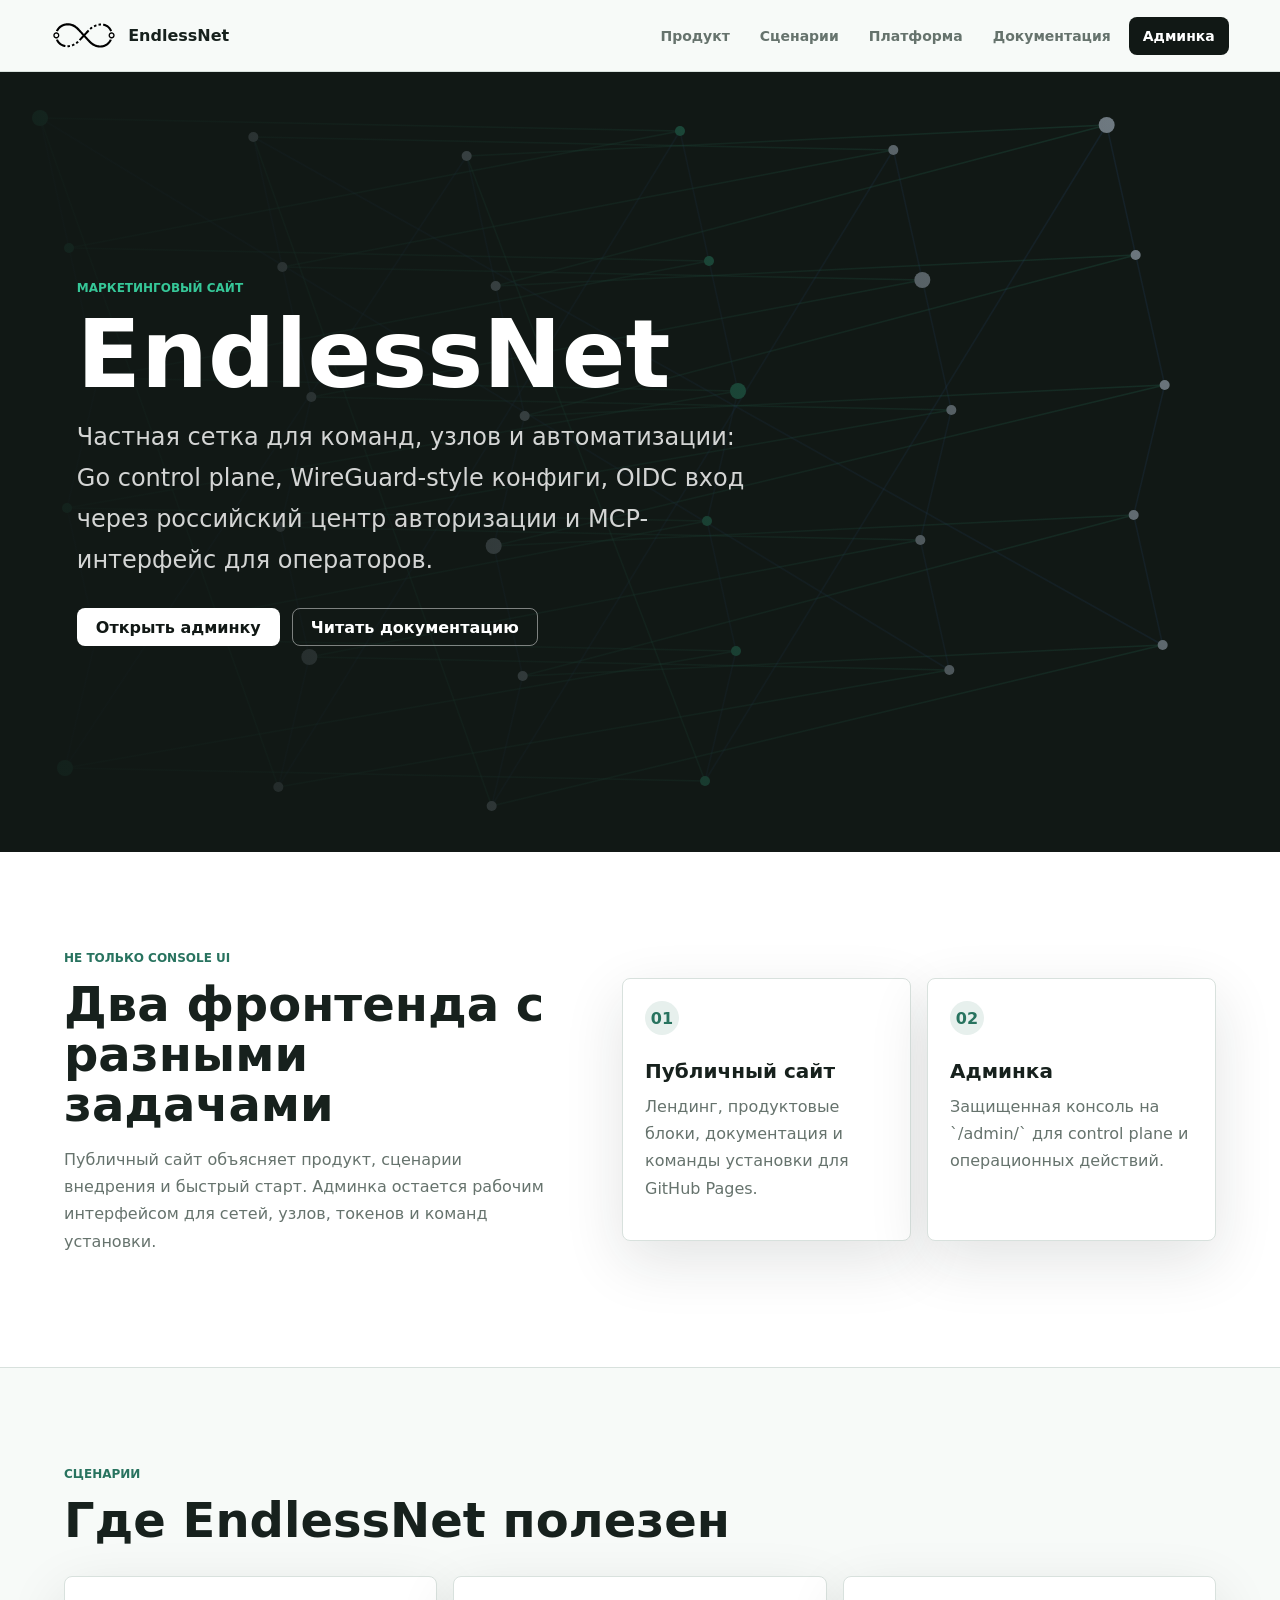
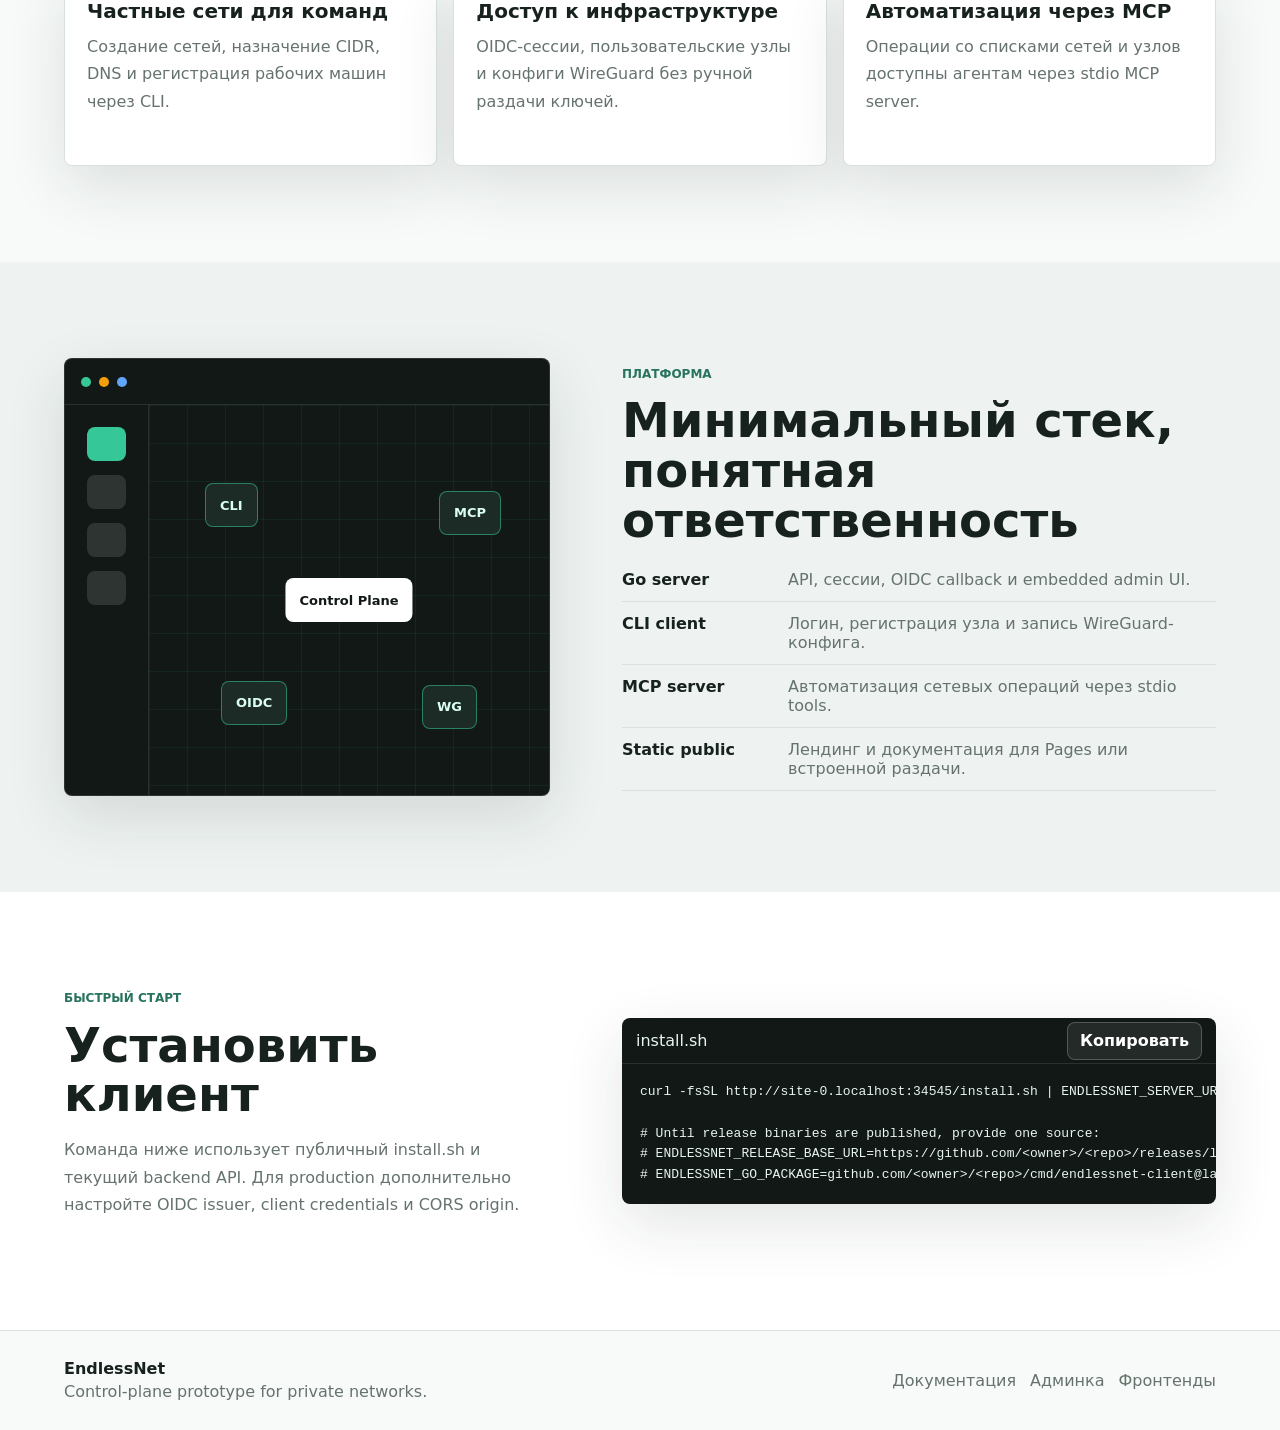
==== index.html @ ecfdf156 "Update public site assets" ====
<!doctype html>
<html lang="ru">
  <head>
    <meta charset="utf-8" />
    <meta name="viewport" content="width=device-width, initial-scale=1" />
    <title>EndlessNet - частные сети для команд и инфраструктуры</title>
    <meta
      name="description"
      content="EndlessNet - прототип control plane для частных WireGuard-style сетей, админки, CLI и MCP автоматизации."
    />
    <link rel="icon" href="favicon.svg" type="image/svg+xml" />
    <link rel="icon" href="favicon.ico" sizes="any" />
    <link rel="apple-touch-icon" href="apple-touch-icon.png" />
    <link rel="manifest" href="site.webmanifest" />
    <link rel="stylesheet" href="site.css" />
    <script src="config.js"></script>
    <script src="site.js" defer></script>
  </head>
  <body data-page="home">
    <header class="site-header">
      <a class="brand" href="./" aria-label="EndlessNet">
        <span class="brand-mark"><img src="brand-mark.svg" alt="" /></span>
        <span>EndlessNet</span>
      </a>
      <button class="nav-toggle" type="button" aria-expanded="false" aria-controls="siteNav">
        <span></span>
        <span></span>
        <span></span>
      </button>
      <nav class="site-nav" id="siteNav" aria-label="Основная навигация">
        <a href="#product">Продукт</a>
        <a href="#scenarios">Сценарии</a>
        <a href="#platform">Платформа</a>
        <a href="docs/">Документация</a>
        <a class="nav-action" href="/admin/" data-admin-link>Админка</a>
      </nav>
    </header>

    <main>
      <section class="hero" aria-label="Маркетинговый сайт EndlessNet">
        <canvas id="networkCanvas" class="hero-canvas" aria-hidden="true"></canvas>
        <div class="hero-shade"></div>
        <div class="hero-content">
          <p class="eyebrow">Маркетинговый сайт</p>
          <h1>EndlessNet</h1>
          <p class="hero-copy">
            Частная сетка для команд, узлов и автоматизации: Go control plane, WireGuard-style
            конфиги, OIDC вход через российский центр авторизации и MCP-интерфейс для операторов.
          </p>
          <div class="hero-actions" aria-label="Основные действия">
            <a class="button primary" href="/admin/" data-admin-link>Открыть админку</a>
            <a class="button secondary" href="docs/">Читать документацию</a>
          </div>
        </div>
      </section>

      <section class="signal-band" id="product">
        <div class="section-inner split-layout">
          <div>
            <p class="eyebrow">Не только console UI</p>
            <h2>Два фронтенда с разными задачами</h2>
            <p>
              Публичный сайт объясняет продукт, сценарии внедрения и быстрый старт. Админка
              остается рабочим интерфейсом для сетей, узлов, токенов и команд установки.
            </p>
          </div>
          <div class="frontend-grid" aria-label="Разделение фронтендов">
            <article class="frontend-card">
              <span>01</span>
              <h3>Публичный сайт</h3>
              <p>Лендинг, продуктовые блоки, документация и команды установки для GitHub Pages.</p>
            </article>
            <article class="frontend-card">
              <span>02</span>
              <h3>Админка</h3>
              <p>Защищенная консоль на `/admin/` для control plane и операционных действий.</p>
            </article>
          </div>
        </div>
      </section>

      <section class="section" id="scenarios">
        <div class="section-inner">
          <div class="section-heading">
            <p class="eyebrow">Сценарии</p>
            <h2>Где EndlessNet полезен</h2>
          </div>
          <div class="scenario-grid">
            <article class="scenario">
              <h3>Частные сети для команд</h3>
              <p>Создание сетей, назначение CIDR, DNS и регистрация рабочих машин через CLI.</p>
            </article>
            <article class="scenario">
              <h3>Доступ к инфраструктуре</h3>
              <p>OIDC-сессии, пользовательские узлы и конфиги WireGuard без ручной раздачи ключей.</p>
            </article>
            <article class="scenario">
              <h3>Автоматизация через MCP</h3>
              <p>Операции со списками сетей и узлов доступны агентам через stdio MCP server.</p>
            </article>
          </div>
        </div>
      </section>

      <section class="section alt" id="platform">
        <div class="section-inner platform-layout">
          <div class="product-preview" aria-label="Схема платформы EndlessNet">
            <div class="preview-topbar">
              <span></span>
              <span></span>
              <span></span>
            </div>
            <div class="preview-body">
              <div class="preview-sidebar">
                <span class="active"></span>
                <span></span>
                <span></span>
                <span></span>
              </div>
              <div class="preview-map">
                <div class="hub">Control Plane</div>
                <div class="node node-a">CLI</div>
                <div class="node node-b">MCP</div>
                <div class="node node-c">OIDC</div>
                <div class="node node-d">WG</div>
              </div>
            </div>
          </div>
          <div class="platform-copy">
            <p class="eyebrow">Платформа</p>
            <h2>Минимальный стек, понятная ответственность</h2>
            <ul class="feature-list">
              <li><strong>Go server</strong><span>API, сессии, OIDC callback и embedded admin UI.</span></li>
              <li><strong>CLI client</strong><span>Логин, регистрация узла и запись WireGuard-конфига.</span></li>
              <li><strong>MCP server</strong><span>Автоматизация сетевых операций через stdio tools.</span></li>
              <li><strong>Static public</strong><span>Лендинг и документация для Pages или встроенной раздачи.</span></li>
            </ul>
          </div>
        </div>
      </section>

      <section class="section docs-callout" id="quickstart">
        <div class="section-inner docs-layout">
          <div>
            <p class="eyebrow">Быстрый старт</p>
            <h2>Установить клиент</h2>
            <p>
              Команда ниже использует публичный install.sh и текущий backend API. Для production
              дополнительно настройте OIDC issuer, client credentials и CORS origin.
            </p>
          </div>
          <div class="command-panel">
            <div class="command-header">
              <span>install.sh</span>
              <button class="copy-button" type="button" data-copy-target="installCommand">Копировать</button>
            </div>
            <pre id="installCommand" data-install-command></pre>
          </div>
        </div>
      </section>
    </main>

    <footer class="site-footer">
      <div>
        <strong>EndlessNet</strong>
        <span>Control-plane prototype for private networks.</span>
      </div>
      <nav aria-label="Ссылки в подвале">
        <a href="docs/">Документация</a>
        <a href="/admin/" data-admin-link>Админка</a>
        <a href="#product">Фронтенды</a>
      </nav>
    </footer>
  </body>
</html>
---- site.css ----
:root {
  color-scheme: light;
  --ink: #17211d;
  --muted: #66736d;
  --surface: #ffffff;
  --surface-2: #eef3f1;
  --line: #d8e1dd;
  --green: #28735f;
  --green-2: #36c798;
  --blue: #2563eb;
  --amber: #b45309;
  --dark: #111815;
  --shadow: 0 20px 60px rgba(23, 33, 29, 0.12);
}

* {
  box-sizing: border-box;
}

html {
  scroll-behavior: smooth;
}

body {
  margin: 0;
  background: #f7faf8;
  color: var(--ink);
  font-family:
    Inter, ui-sans-serif, system-ui, -apple-system, BlinkMacSystemFont, "Segoe UI", sans-serif;
}

a {
  color: inherit;
}

button {
  font: inherit;
}

.site-header {
  position: sticky;
  top: 0;
  z-index: 20;
  min-height: 72px;
  padding: 0 clamp(18px, 4vw, 56px);
  background: rgba(247, 250, 248, 0.94);
  border-bottom: 1px solid var(--line);
  backdrop-filter: blur(14px);
  display: flex;
  align-items: center;
  justify-content: space-between;
  gap: 24px;
}

.brand {
  display: inline-flex;
  align-items: center;
  gap: 11px;
  text-decoration: none;
  font-weight: 800;
  letter-spacing: 0;
}

.brand-mark {
  width: 66px;
  height: 30px;
  border-radius: 0;
  background: transparent;
  display: block;
  overflow: hidden;
}

.brand-mark img {
  display: block;
  width: 100%;
  height: 100%;
  object-fit: contain;
}

.site-nav {
  display: flex;
  align-items: center;
  gap: 6px;
}

.site-nav a,
.button,
.copy-button {
  min-height: 38px;
  border-radius: 8px;
  display: inline-flex;
  align-items: center;
  justify-content: center;
  text-decoration: none;
  font-weight: 700;
}

.site-nav a {
  padding: 0 12px;
  color: var(--muted);
  font-size: 14px;
}

.site-nav a:hover,
.site-nav a[aria-current="page"] {
  color: var(--ink);
  background: var(--surface-2);
}

.site-nav .nav-action {
  background: var(--dark);
  color: #ffffff;
  padding: 0 14px;
}

.nav-toggle {
  display: none;
  width: 40px;
  height: 40px;
  border: 1px solid var(--line);
  border-radius: 8px;
  background: var(--surface);
  padding: 9px;
}

.nav-toggle span {
  display: block;
  height: 2px;
  margin: 4px 0;
  background: var(--ink);
}

.hero {
  position: relative;
  min-height: calc(100svh - 120px);
  max-height: 760px;
  overflow: hidden;
  color: #ffffff;
  display: grid;
  align-items: center;
  padding: clamp(48px, 9vw, 104px) clamp(18px, 6vw, 88px);
}

.hero-canvas,
.hero-shade {
  position: absolute;
  inset: 0;
  width: 100%;
  height: 100%;
}

.hero-shade {
  background:
    linear-gradient(90deg, rgba(17, 24, 21, 0.95), rgba(17, 24, 21, 0.76) 48%, rgba(17, 24, 21, 0.45)),
    linear-gradient(180deg, rgba(17, 24, 21, 0), rgba(17, 24, 21, 0.32));
}

.hero-content {
  position: relative;
  z-index: 1;
  width: min(780px, 100%);
}

.eyebrow {
  margin: 0 0 12px;
  color: var(--green);
  font-size: 12px;
  font-weight: 800;
  letter-spacing: 0;
  text-transform: uppercase;
}

.hero .eyebrow {
  color: var(--green-2);
}

h1,
h2,
h3,
p {
  margin-top: 0;
}

h1 {
  margin-bottom: 18px;
  font-size: clamp(46px, 8vw, 94px);
  line-height: 0.95;
  letter-spacing: 0;
}

h2 {
  margin-bottom: 16px;
  font-size: clamp(30px, 4vw, 48px);
  line-height: 1.04;
  letter-spacing: 0;
}

h3 {
  margin-bottom: 10px;
  font-size: 20px;
  line-height: 1.2;
}

p {
  color: var(--muted);
  line-height: 1.7;
}

.hero-copy {
  max-width: 680px;
  margin-bottom: 28px;
  color: rgba(255, 255, 255, 0.82);
  font-size: clamp(18px, 2.2vw, 24px);
}

.hero-actions {
  display: flex;
  flex-wrap: wrap;
  gap: 12px;
}

.button {
  border: 1px solid transparent;
  padding: 0 18px;
}

.button.primary {
  background: #ffffff;
  color: var(--dark);
}

.button.secondary {
  border-color: rgba(255, 255, 255, 0.46);
  color: #ffffff;
}

.signal-band,
.section {
  padding: clamp(52px, 8vw, 96px) clamp(18px, 5vw, 72px);
}

.signal-band {
  background: #ffffff;
  border-bottom: 1px solid var(--line);
}

.section.alt {
  background: #eef3f1;
}

.section-inner {
  width: min(1180px, 100%);
  margin: 0 auto;
}

.split-layout,
.platform-layout,
.docs-layout {
  display: grid;
  grid-template-columns: minmax(0, 0.9fr) minmax(0, 1.1fr);
  gap: clamp(28px, 6vw, 72px);
  align-items: center;
}

.frontend-grid,
.scenario-grid {
  display: grid;
  grid-template-columns: repeat(2, minmax(0, 1fr));
  gap: 16px;
}

.scenario-grid {
  grid-template-columns: repeat(3, minmax(0, 1fr));
}

.frontend-card,
.scenario,
.doc-grid div {
  min-height: 190px;
  border: 1px solid var(--line);
  border-radius: 8px;
  background: var(--surface);
  padding: 22px;
  box-shadow: var(--shadow);
}

.frontend-card span {
  display: inline-flex;
  width: 34px;
  height: 34px;
  border-radius: 50%;
  background: #e7f0ed;
  color: var(--green);
  align-items: center;
  justify-content: center;
  font-weight: 800;
  margin-bottom: 24px;
}

.section-heading {
  max-width: 680px;
  margin-bottom: 30px;
}

.product-preview {
  border-radius: 8px;
  background: #111815;
  box-shadow: var(--shadow);
  overflow: hidden;
  border: 1px solid rgba(255, 255, 255, 0.12);
}

.preview-topbar {
  height: 46px;
  border-bottom: 1px solid rgba(255, 255, 255, 0.1);
  display: flex;
  align-items: center;
  gap: 8px;
  padding: 0 16px;
}

.preview-topbar span {
  width: 10px;
  height: 10px;
  border-radius: 50%;
  background: #36c798;
}

.preview-topbar span:nth-child(2) {
  background: #f59e0b;
}

.preview-topbar span:nth-child(3) {
  background: #60a5fa;
}

.preview-body {
  min-height: 390px;
  display: grid;
  grid-template-columns: 84px minmax(0, 1fr);
}

.preview-sidebar {
  border-right: 1px solid rgba(255, 255, 255, 0.1);
  padding: 22px;
  display: grid;
  align-content: start;
  gap: 14px;
}

.preview-sidebar span {
  height: 34px;
  border-radius: 8px;
  background: rgba(255, 255, 255, 0.12);
}

.preview-sidebar .active {
  background: #36c798;
}

.preview-map {
  position: relative;
  min-height: 390px;
  background:
    linear-gradient(rgba(54, 199, 152, 0.08) 1px, transparent 1px),
    linear-gradient(90deg, rgba(96, 165, 250, 0.08) 1px, transparent 1px);
  background-size: 38px 38px;
}

.hub,
.node {
  position: absolute;
  min-height: 44px;
  border-radius: 8px;
  display: grid;
  place-items: center;
  padding: 0 14px;
  font-size: 13px;
  font-weight: 800;
}

.hub {
  left: 50%;
  top: 50%;
  transform: translate(-50%, -50%);
  background: #ffffff;
  color: var(--dark);
}

.node {
  background: #1d2b26;
  color: #d9fff3;
  border: 1px solid rgba(54, 199, 152, 0.55);
}

.node-a {
  left: 14%;
  top: 20%;
}

.node-b {
  right: 12%;
  top: 22%;
}

.node-c {
  left: 18%;
  bottom: 18%;
}

.node-d {
  right: 18%;
  bottom: 17%;
}

.feature-list {
  margin: 24px 0 0;
  padding: 0;
  list-style: none;
  display: grid;
  gap: 12px;
}

.feature-list li {
  display: grid;
  grid-template-columns: 150px minmax(0, 1fr);
  gap: 16px;
  align-items: start;
  border-bottom: 1px solid var(--line);
  padding-bottom: 12px;
}

.feature-list span {
  color: var(--muted);
}

.docs-callout {
  background: #ffffff;
}

.command-panel {
  border-radius: 8px;
  background: #111815;
  color: #e9f5ef;
  box-shadow: var(--shadow);
  overflow: hidden;
}

.command-panel.compact {
  margin-top: 18px;
}

.command-header {
  min-height: 46px;
  border-bottom: 1px solid rgba(255, 255, 255, 0.1);
  padding: 0 14px;
  display: flex;
  align-items: center;
  justify-content: space-between;
  gap: 12px;
}

.copy-button {
  border: 1px solid rgba(255, 255, 255, 0.22);
  background: rgba(255, 255, 255, 0.08);
  color: #ffffff;
  padding: 0 12px;
  cursor: pointer;
}

pre {
  margin: 0;
  overflow: auto;
  padding: 18px;
  color: #e9f5ef;
  font-size: 13px;
  line-height: 1.6;
}

code,
pre {
  font-family: "Cascadia Mono", "SFMono-Regular", Consolas, monospace;
}

.site-footer {
  min-height: 100px;
  border-top: 1px solid var(--line);
  padding: 24px clamp(18px, 5vw, 72px);
  display: flex;
  justify-content: space-between;
  gap: 24px;
  align-items: center;
}

.site-footer strong,
.site-footer span {
  display: block;
}

.site-footer span {
  margin-top: 4px;
  color: var(--muted);
}

.site-footer nav {
  display: flex;
  flex-wrap: wrap;
  gap: 14px;
}

.site-footer a {
  color: var(--muted);
  text-decoration: none;
}

.docs-page {
  width: min(1180px, 100%);
  margin: 0 auto;
  padding: clamp(28px, 5vw, 64px) clamp(18px, 4vw, 48px);
  display: grid;
  grid-template-columns: 210px minmax(0, 1fr);
  gap: clamp(24px, 5vw, 60px);
  align-items: start;
}

.docs-nav {
  position: sticky;
  top: 96px;
  border: 1px solid var(--line);
  border-radius: 8px;
  background: var(--surface);
  padding: 10px;
  display: grid;
  gap: 4px;
}

.docs-nav a {
  min-height: 36px;
  border-radius: 8px;
  padding: 0 10px;
  display: flex;
  align-items: center;
  color: var(--muted);
  text-decoration: none;
}

.docs-nav a:hover {
  background: var(--surface-2);
  color: var(--ink);
}

.docs-content {
  min-width: 0;
}

.docs-header {
  margin-bottom: 36px;
}

.docs-header h1 {
  color: var(--ink);
  font-size: clamp(38px, 6vw, 72px);
}

.doc-section {
  padding: 28px 0;
  border-top: 1px solid var(--line);
}

.doc-section h2 {
  font-size: clamp(26px, 3vw, 38px);
}

.doc-section ul {
  margin: 14px 0 0;
  padding-left: 22px;
  color: var(--muted);
  line-height: 1.8;
}

.doc-section pre {
  margin: 16px 0;
  border-radius: 8px;
  background: #111815;
}

.doc-grid {
  display: grid;
  grid-template-columns: repeat(2, minmax(0, 1fr));
  gap: 16px;
  margin-top: 20px;
}

.doc-grid div {
  min-height: 120px;
  box-shadow: none;
}

.doc-grid strong,
.doc-grid span {
  display: block;
}

.doc-grid span {
  margin-top: 8px;
  color: var(--muted);
  line-height: 1.6;
}

@media (max-width: 900px) {
  .site-header {
    min-height: 64px;
  }

  .nav-toggle {
    display: block;
  }

  .site-nav {
    position: absolute;
    top: 64px;
    left: 0;
    right: 0;
    padding: 12px 18px 18px;
    border-bottom: 1px solid var(--line);
    background: #f7faf8;
    display: none;
    align-items: stretch;
    flex-direction: column;
  }

  .site-nav.open {
    display: flex;
  }

  .site-nav a {
    justify-content: flex-start;
  }

  .hero {
    min-height: calc(100svh - 96px);
    max-height: none;
  }

  .split-layout,
  .platform-layout,
  .docs-layout,
  .docs-page {
    grid-template-columns: 1fr;
  }

  .docs-nav {
    position: static;
    grid-template-columns: repeat(3, minmax(0, 1fr));
  }

  .scenario-grid,
  .frontend-grid,
  .doc-grid {
    grid-template-columns: 1fr;
  }
}

@media (max-width: 560px) {
  .brand {
    font-size: 15px;
  }

  h1 {
    font-size: 44px;
  }

  .hero-actions,
  .site-footer,
  .feature-list li {
    align-items: stretch;
    flex-direction: column;
  }

  .button {
    width: 100%;
  }

  .feature-list li {
    display: grid;
    grid-template-columns: 1fr;
    gap: 4px;
  }

  .preview-body {
    grid-template-columns: 58px minmax(0, 1fr);
  }

  .preview-sidebar {
    padding: 14px;
  }

  .docs-nav {
    grid-template-columns: repeat(2, minmax(0, 1fr));
  }
}
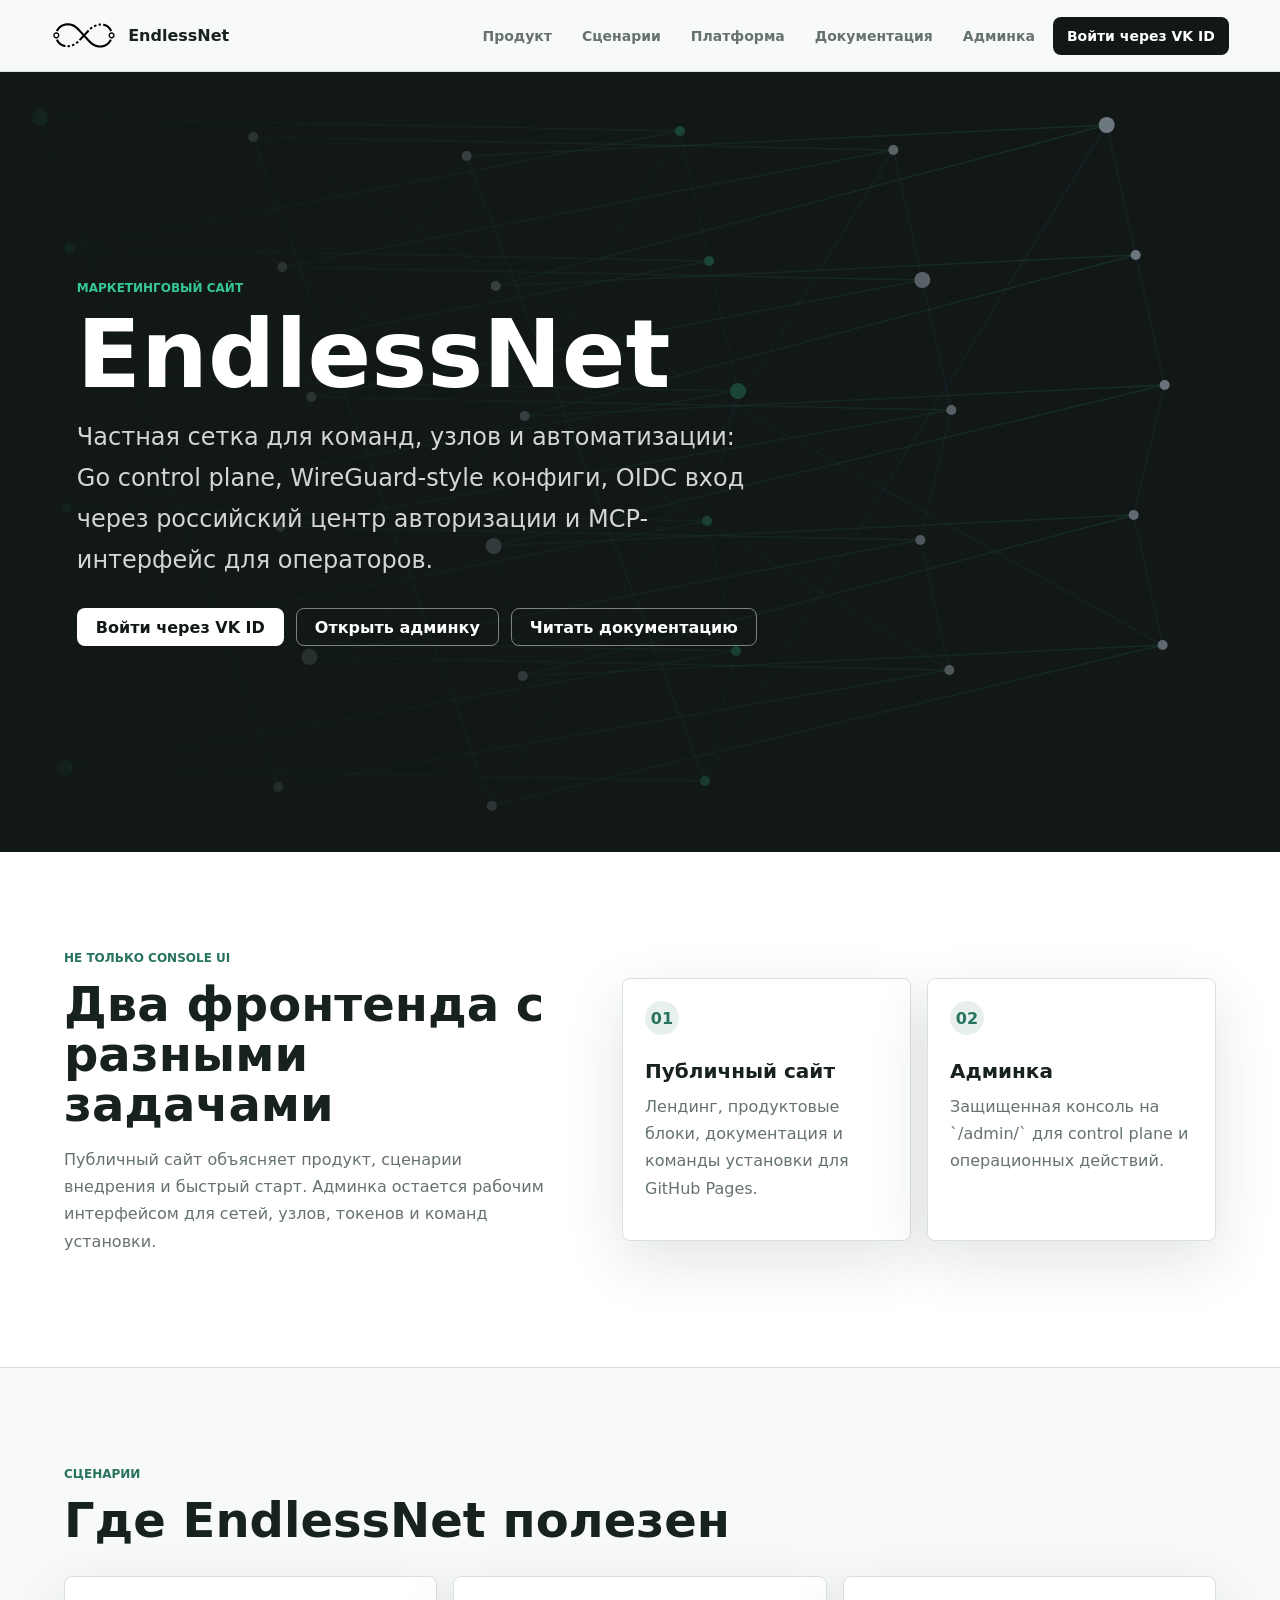
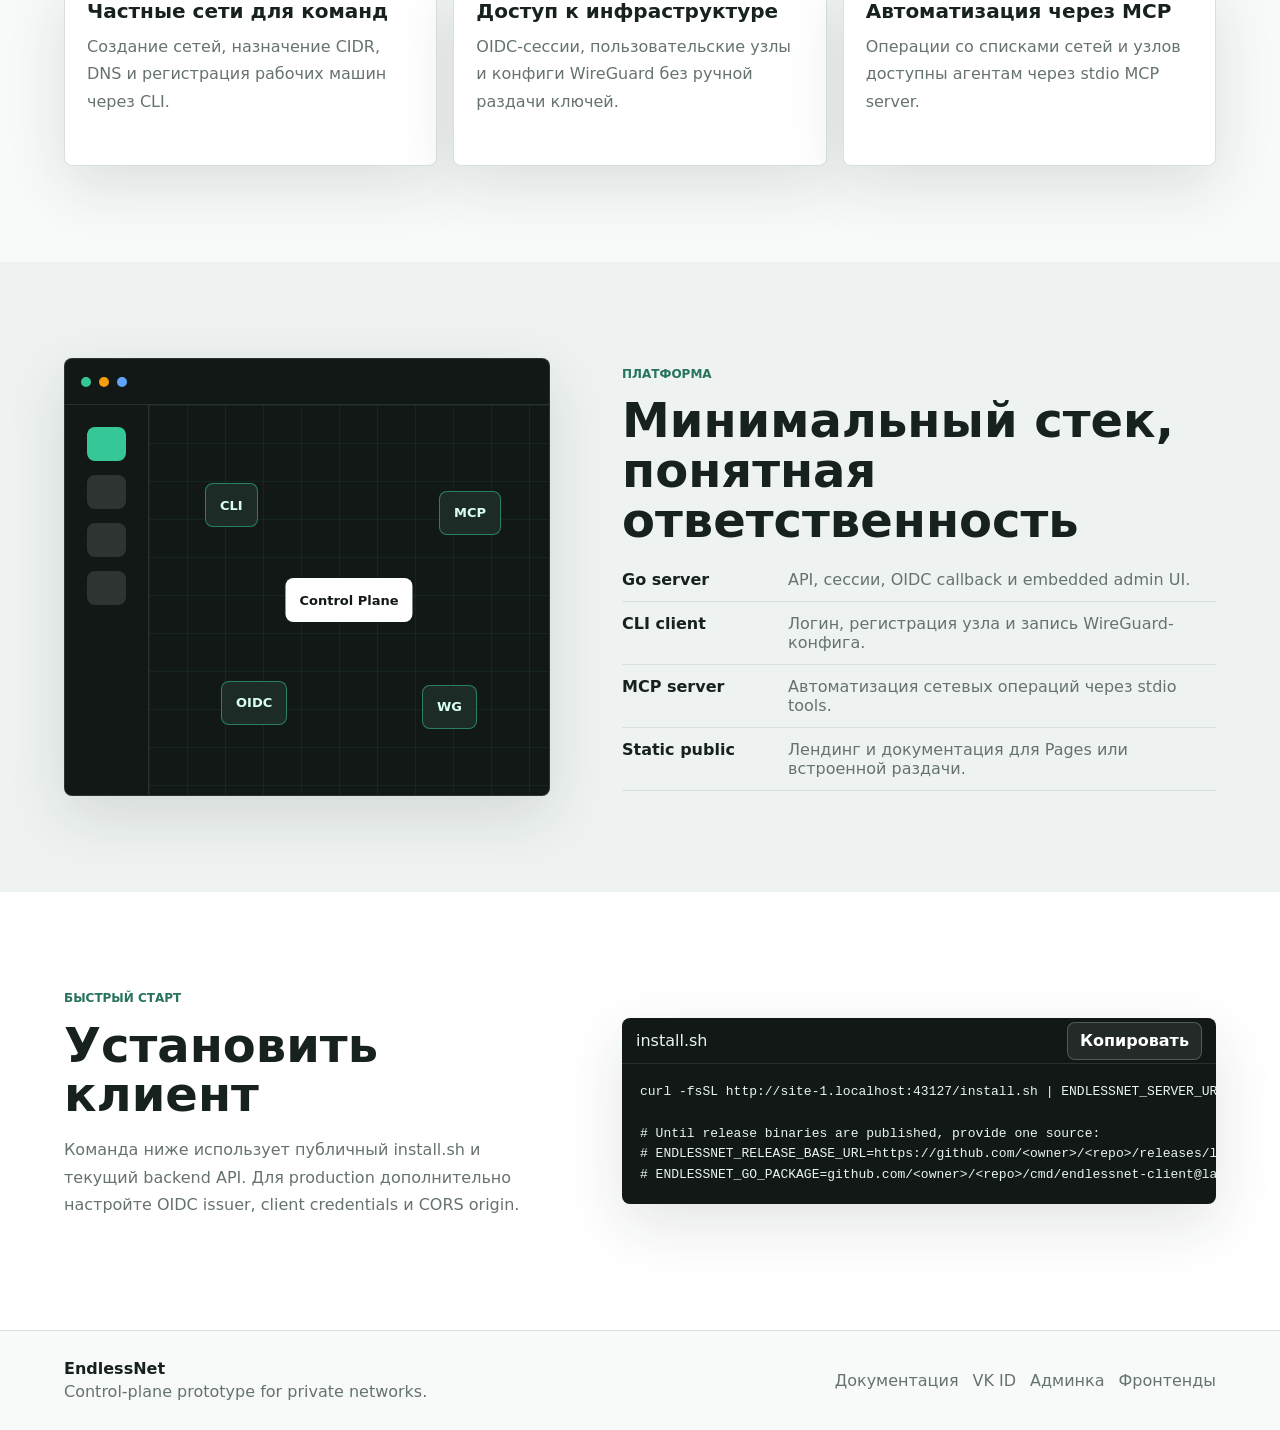
==== commit de8a1f85: "Expose VK ID login on public site" ====
--- a/index.html
+++ b/index.html
@@ -32,7 +32,8 @@
         <a href="#scenarios">Сценарии</a>
         <a href="#platform">Платформа</a>
         <a href="docs/">Документация</a>
-        <a class="nav-action" href="/admin/" data-admin-link>Админка</a>
+        <a href="/admin/" data-admin-link>Админка</a>
+        <a class="nav-action" href="/auth/login" data-login-link>&#1042;&#1086;&#1081;&#1090;&#1080; &#1095;&#1077;&#1088;&#1077;&#1079; VK ID</a>
       </nav>
     </header>
 
@@ -48,7 +49,8 @@
             конфиги, OIDC вход через российский центр авторизации и MCP-интерфейс для операторов.
           </p>
           <div class="hero-actions" aria-label="Основные действия">
-            <a class="button primary" href="/admin/" data-admin-link>Открыть админку</a>
+            <a class="button primary" href="/auth/login" data-login-link>&#1042;&#1086;&#1081;&#1090;&#1080; &#1095;&#1077;&#1088;&#1077;&#1079; VK ID</a>
+            <a class="button secondary" href="/admin/" data-admin-link>Открыть админку</a>
             <a class="button secondary" href="docs/">Читать документацию</a>
           </div>
         </div>
@@ -167,6 +169,7 @@
       </div>
       <nav aria-label="Ссылки в подвале">
         <a href="docs/">Документация</a>
+        <a href="/auth/login" data-login-link>VK ID</a>
         <a href="/admin/" data-admin-link>Админка</a>
         <a href="#product">Фронтенды</a>
       </nav>
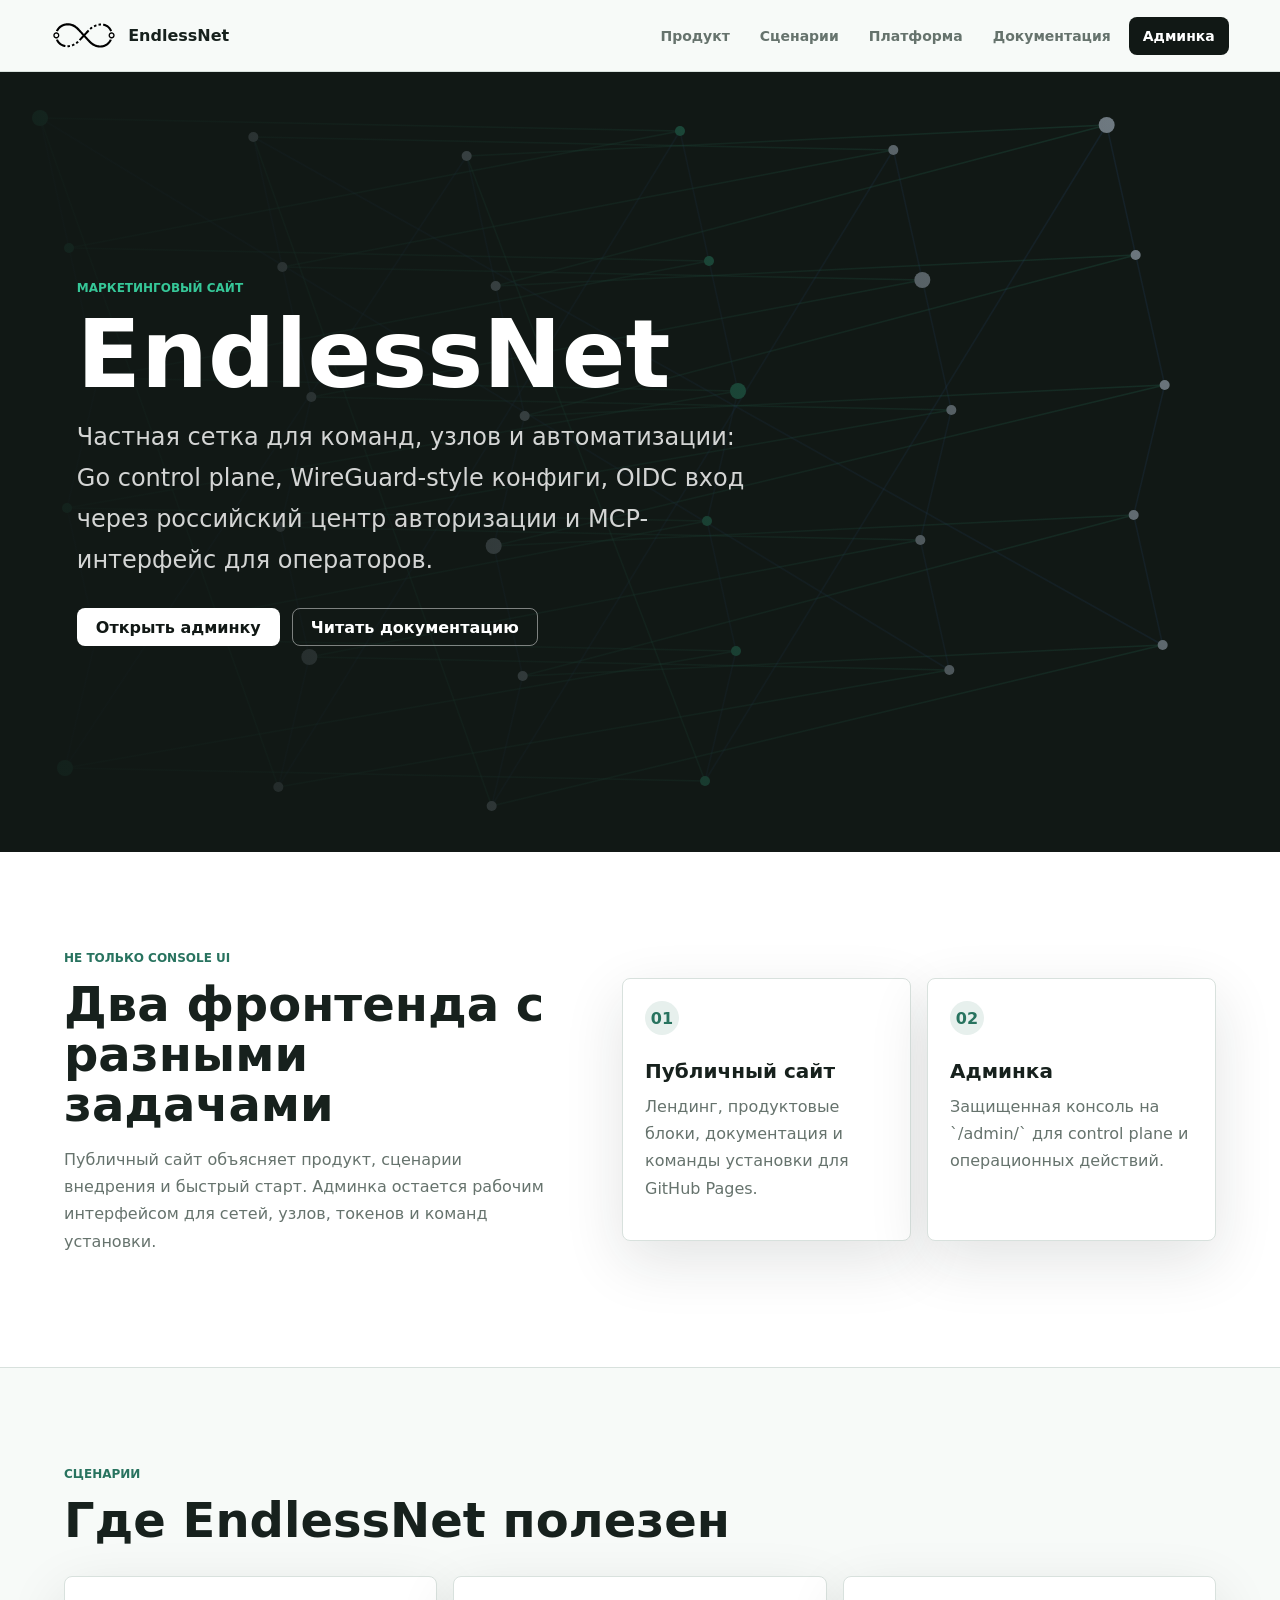
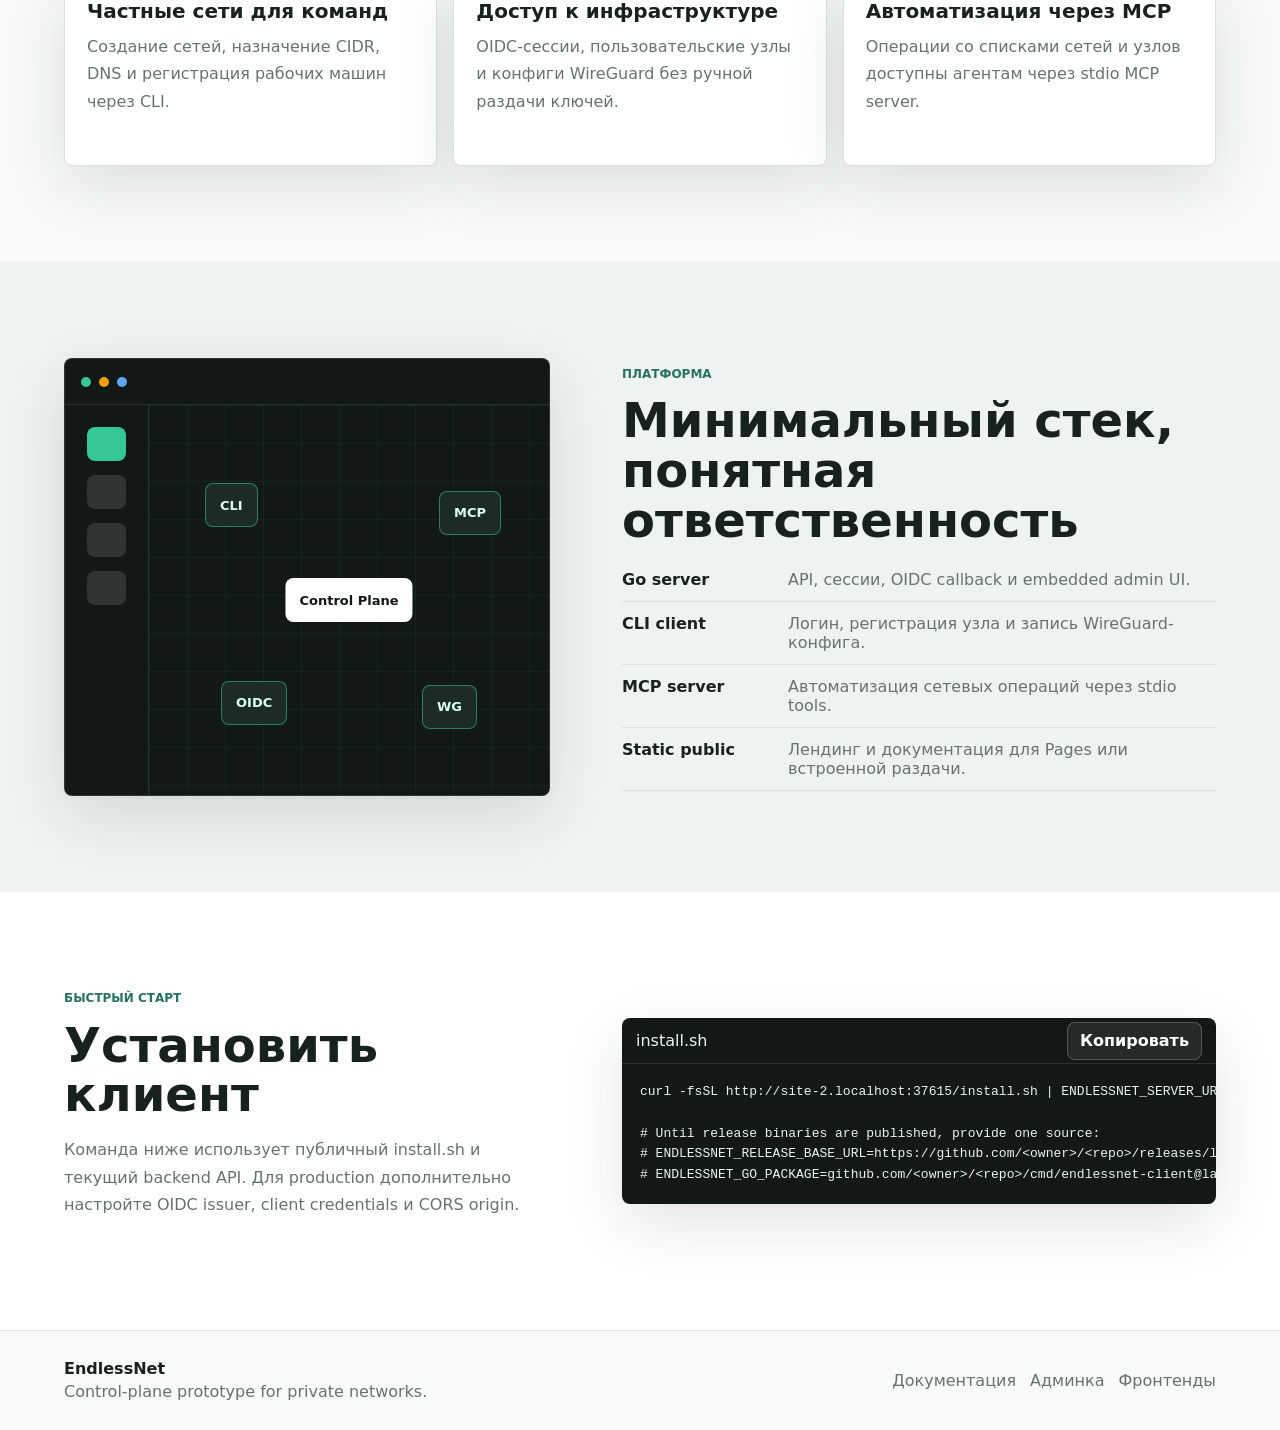
==== commit 9749d922: "Remove public login shortcut" ====
--- a/index.html
+++ b/index.html
@@ -32,8 +32,7 @@
         <a href="#scenarios">Сценарии</a>
         <a href="#platform">Платформа</a>
         <a href="docs/">Документация</a>
-        <a href="/admin/" data-admin-link>Админка</a>
-        <a class="nav-action" href="/auth/login" data-login-link>&#1042;&#1086;&#1081;&#1090;&#1080; &#1095;&#1077;&#1088;&#1077;&#1079; VK ID</a>
+        <a class="nav-action" href="/admin/" data-admin-link>Админка</a>
       </nav>
     </header>
 
@@ -49,8 +48,7 @@
             конфиги, OIDC вход через российский центр авторизации и MCP-интерфейс для операторов.
           </p>
           <div class="hero-actions" aria-label="Основные действия">
-            <a class="button primary" href="/auth/login" data-login-link>&#1042;&#1086;&#1081;&#1090;&#1080; &#1095;&#1077;&#1088;&#1077;&#1079; VK ID</a>
-            <a class="button secondary" href="/admin/" data-admin-link>Открыть админку</a>
+            <a class="button primary" href="/admin/" data-admin-link>Открыть админку</a>
             <a class="button secondary" href="docs/">Читать документацию</a>
           </div>
         </div>
@@ -169,7 +167,6 @@
       </div>
       <nav aria-label="Ссылки в подвале">
         <a href="docs/">Документация</a>
-        <a href="/auth/login" data-login-link>VK ID</a>
         <a href="/admin/" data-admin-link>Админка</a>
         <a href="#product">Фронтенды</a>
       </nav>
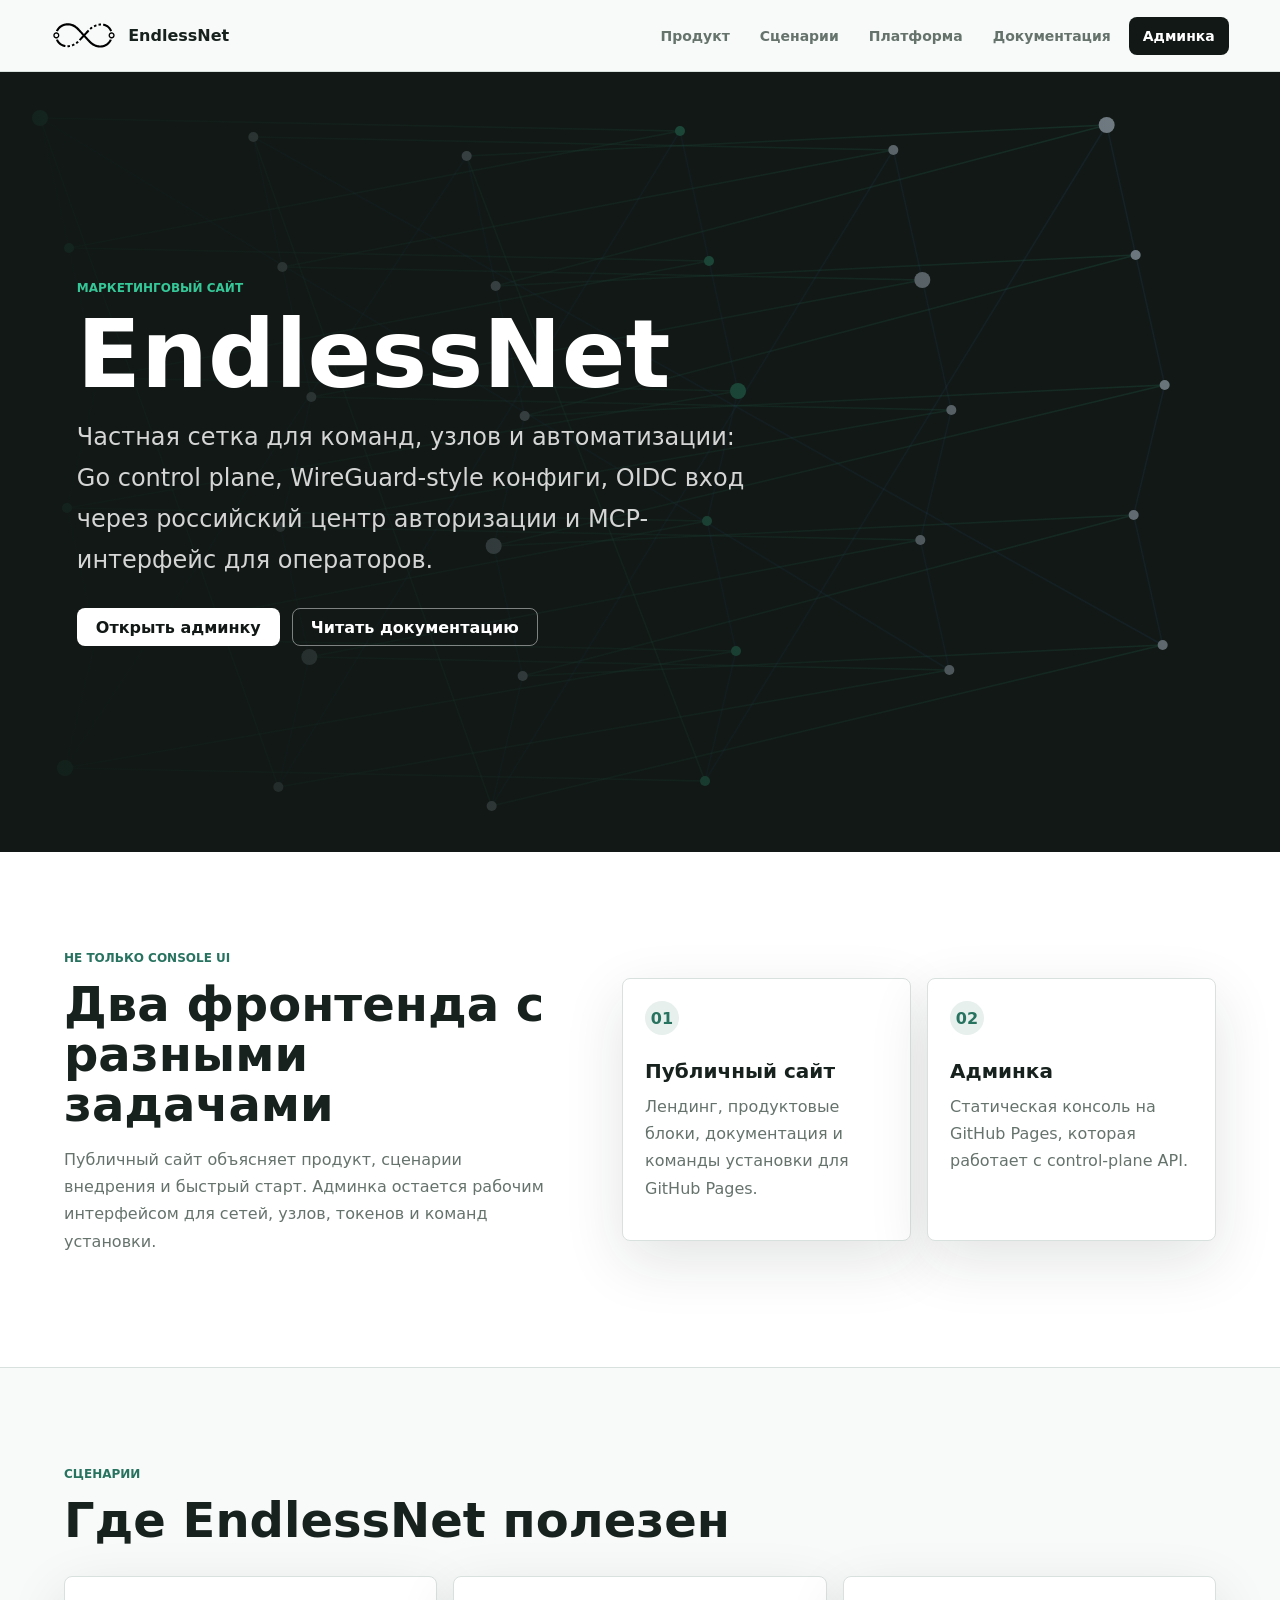
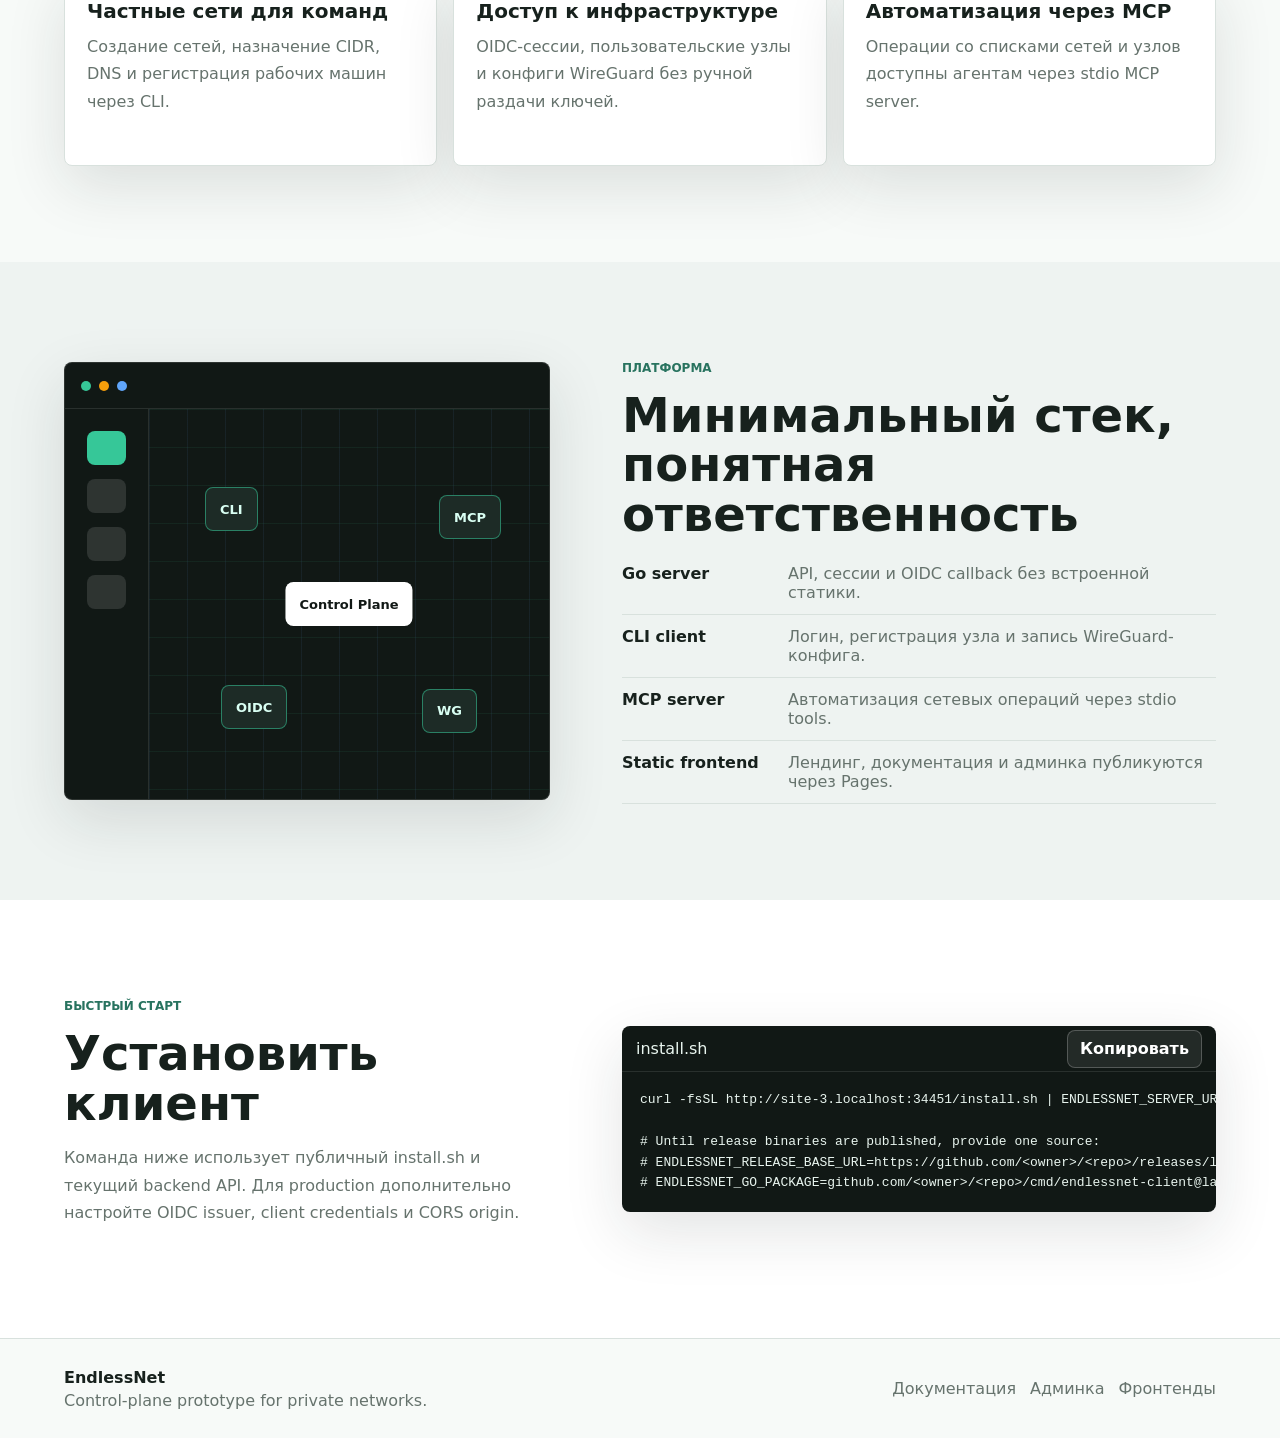
==== commit f1aa0374: "Publish admin frontend to Pages" ====
--- a/index.html
+++ b/index.html
@@ -32,7 +32,7 @@
         <a href="#scenarios">Сценарии</a>
         <a href="#platform">Платформа</a>
         <a href="docs/">Документация</a>
-        <a class="nav-action" href="/admin/" data-admin-link>Админка</a>
+        <a class="nav-action" href="admin/" data-admin-link>Админка</a>
       </nav>
     </header>
 
@@ -48,7 +48,7 @@
             конфиги, OIDC вход через российский центр авторизации и MCP-интерфейс для операторов.
           </p>
           <div class="hero-actions" aria-label="Основные действия">
-            <a class="button primary" href="/admin/" data-admin-link>Открыть админку</a>
+            <a class="button primary" href="admin/" data-admin-link>Открыть админку</a>
             <a class="button secondary" href="docs/">Читать документацию</a>
           </div>
         </div>
@@ -73,7 +73,7 @@
             <article class="frontend-card">
               <span>02</span>
               <h3>Админка</h3>
-              <p>Защищенная консоль на `/admin/` для control plane и операционных действий.</p>
+              <p>Статическая консоль на GitHub Pages, которая работает с control-plane API.</p>
             </article>
           </div>
         </div>
@@ -130,10 +130,10 @@
             <p class="eyebrow">Платформа</p>
             <h2>Минимальный стек, понятная ответственность</h2>
             <ul class="feature-list">
-              <li><strong>Go server</strong><span>API, сессии, OIDC callback и embedded admin UI.</span></li>
+              <li><strong>Go server</strong><span>API, сессии и OIDC callback без встроенной статики.</span></li>
               <li><strong>CLI client</strong><span>Логин, регистрация узла и запись WireGuard-конфига.</span></li>
               <li><strong>MCP server</strong><span>Автоматизация сетевых операций через stdio tools.</span></li>
-              <li><strong>Static public</strong><span>Лендинг и документация для Pages или встроенной раздачи.</span></li>
+              <li><strong>Static frontend</strong><span>Лендинг, документация и админка публикуются через Pages.</span></li>
             </ul>
           </div>
         </div>
@@ -167,7 +167,7 @@
       </div>
       <nav aria-label="Ссылки в подвале">
         <a href="docs/">Документация</a>
-        <a href="/admin/" data-admin-link>Админка</a>
+        <a href="admin/" data-admin-link>Админка</a>
         <a href="#product">Фронтенды</a>
       </nav>
     </footer>
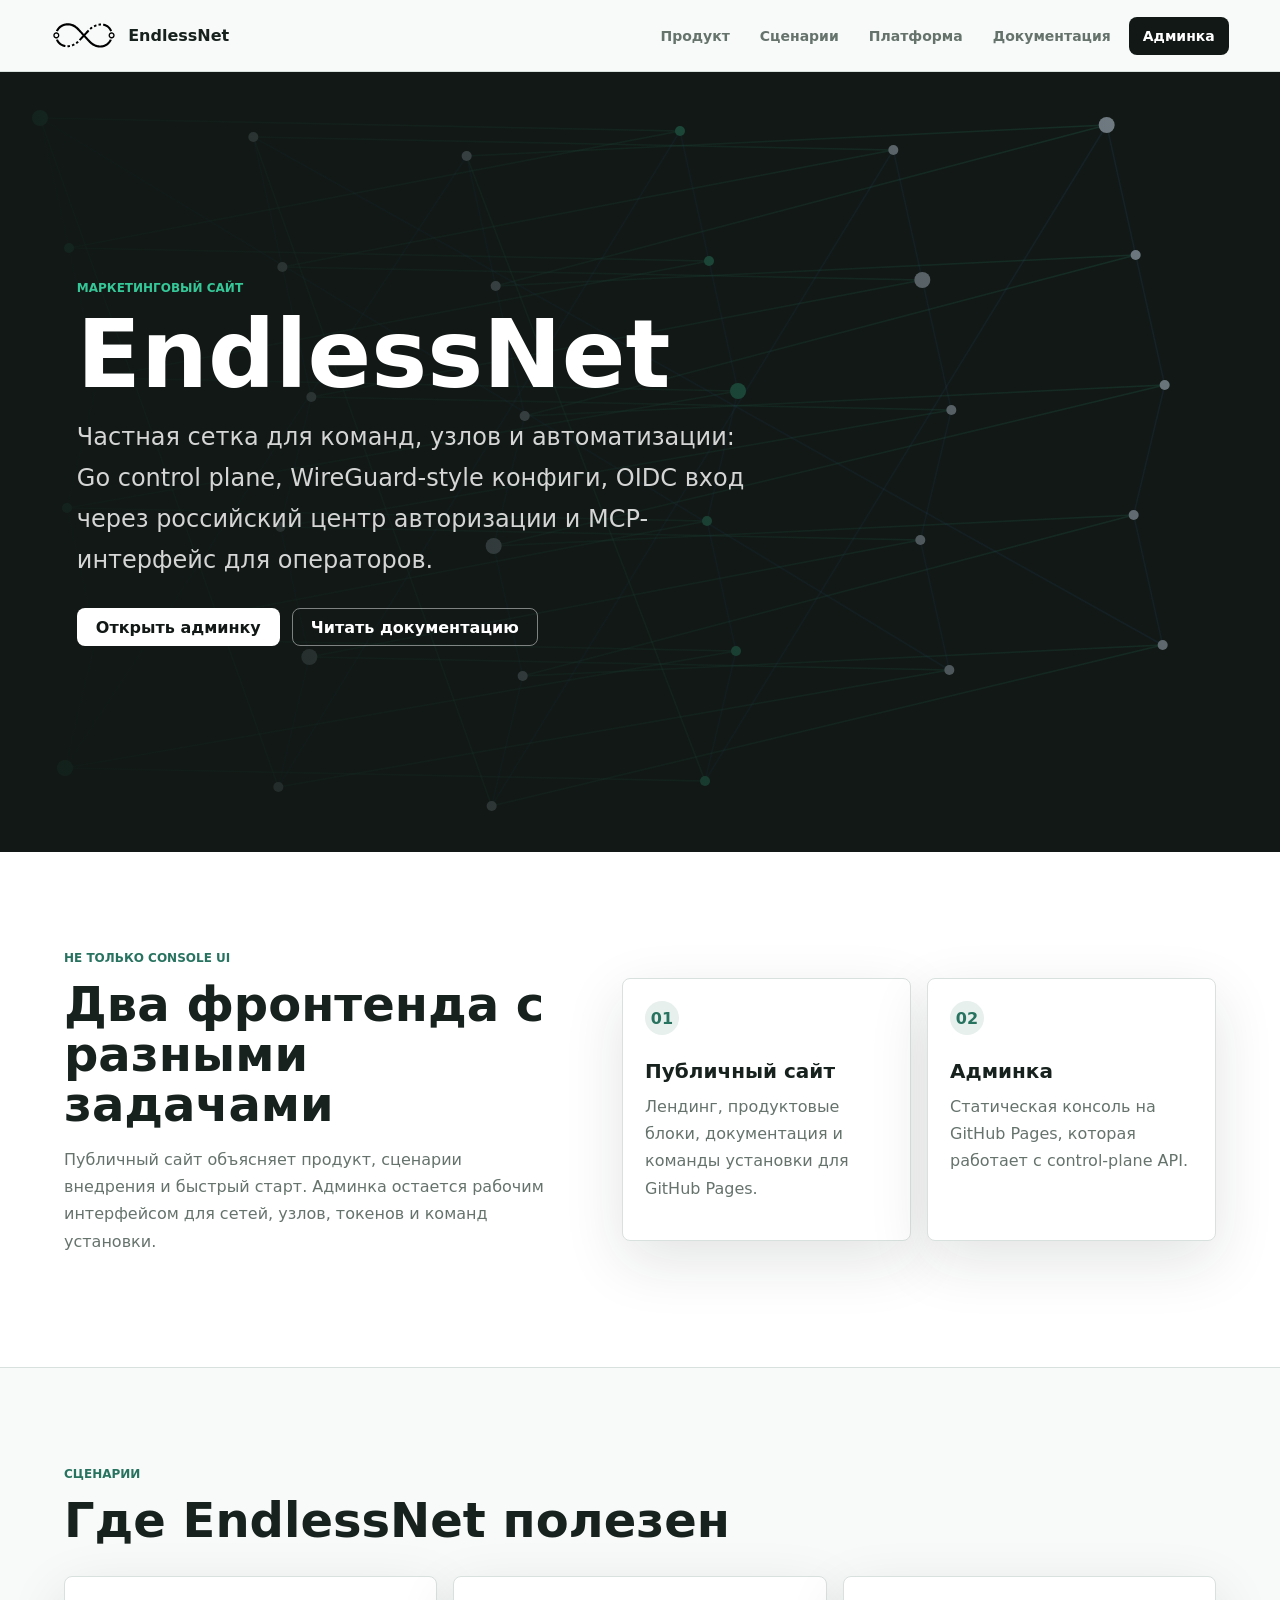
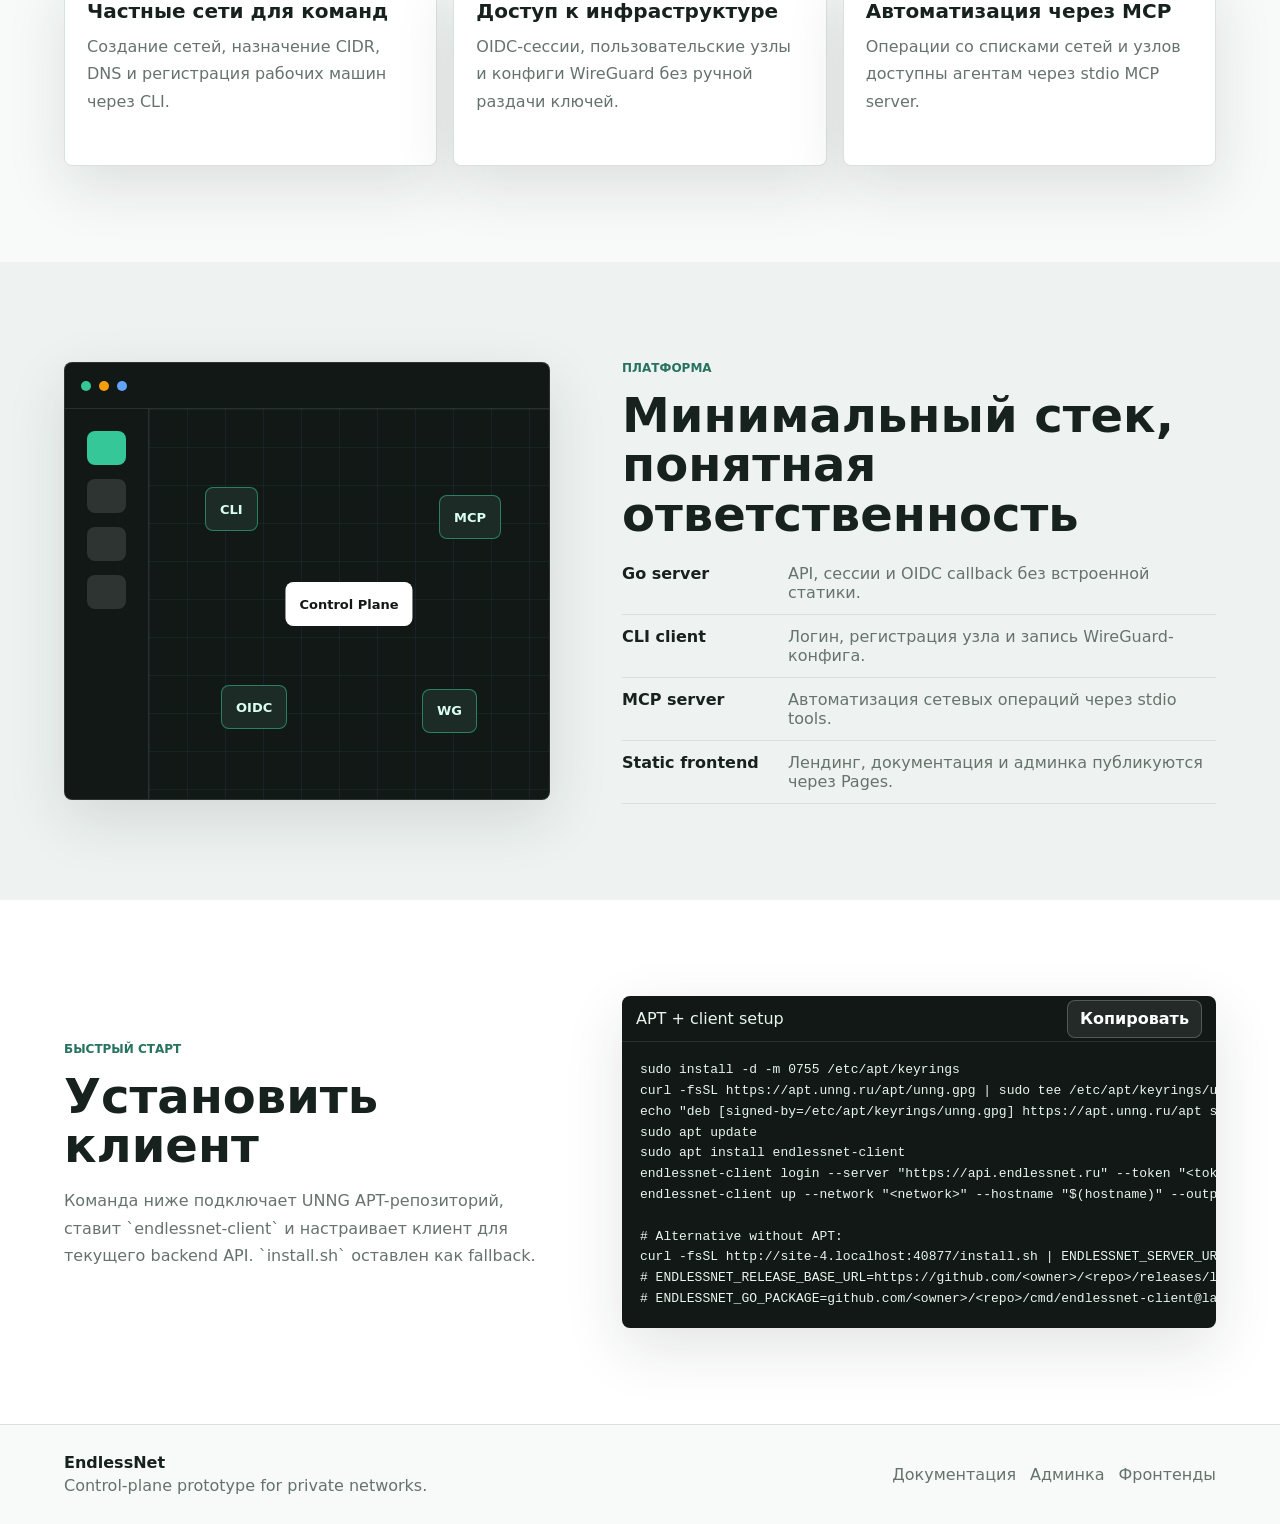
==== commit 026d7968: "Deploy Flutter admin updates" ====
--- a/index.html
+++ b/index.html
@@ -145,13 +145,13 @@
             <p class="eyebrow">Быстрый старт</p>
             <h2>Установить клиент</h2>
             <p>
-              Команда ниже использует публичный install.sh и текущий backend API. Для production
-              дополнительно настройте OIDC issuer, client credentials и CORS origin.
+              Команда ниже подключает UNNG APT-репозиторий, ставит `endlessnet-client`
+              и настраивает клиент для текущего backend API. `install.sh` оставлен как fallback.
             </p>
           </div>
           <div class="command-panel">
             <div class="command-header">
-              <span>install.sh</span>
+              <span>APT + client setup</span>
               <button class="copy-button" type="button" data-copy-target="installCommand">Копировать</button>
             </div>
             <pre id="installCommand" data-install-command></pre>
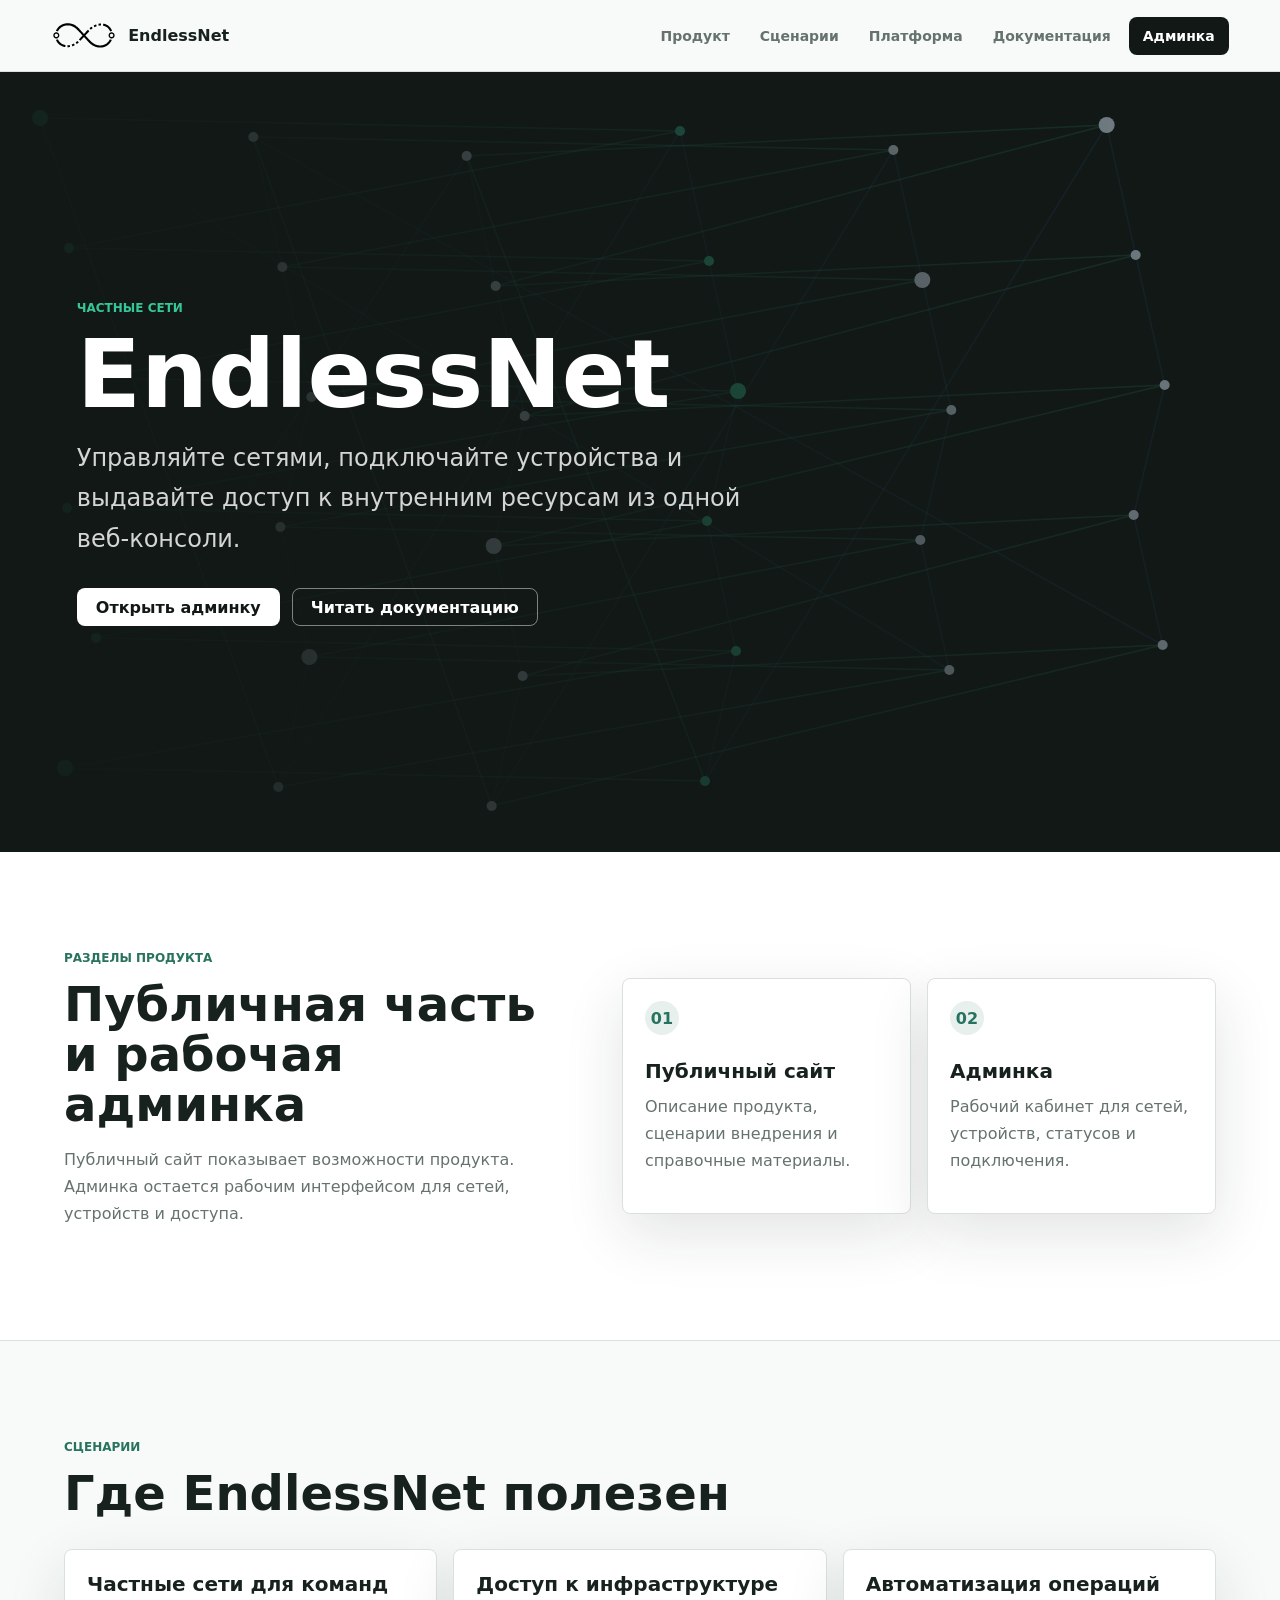
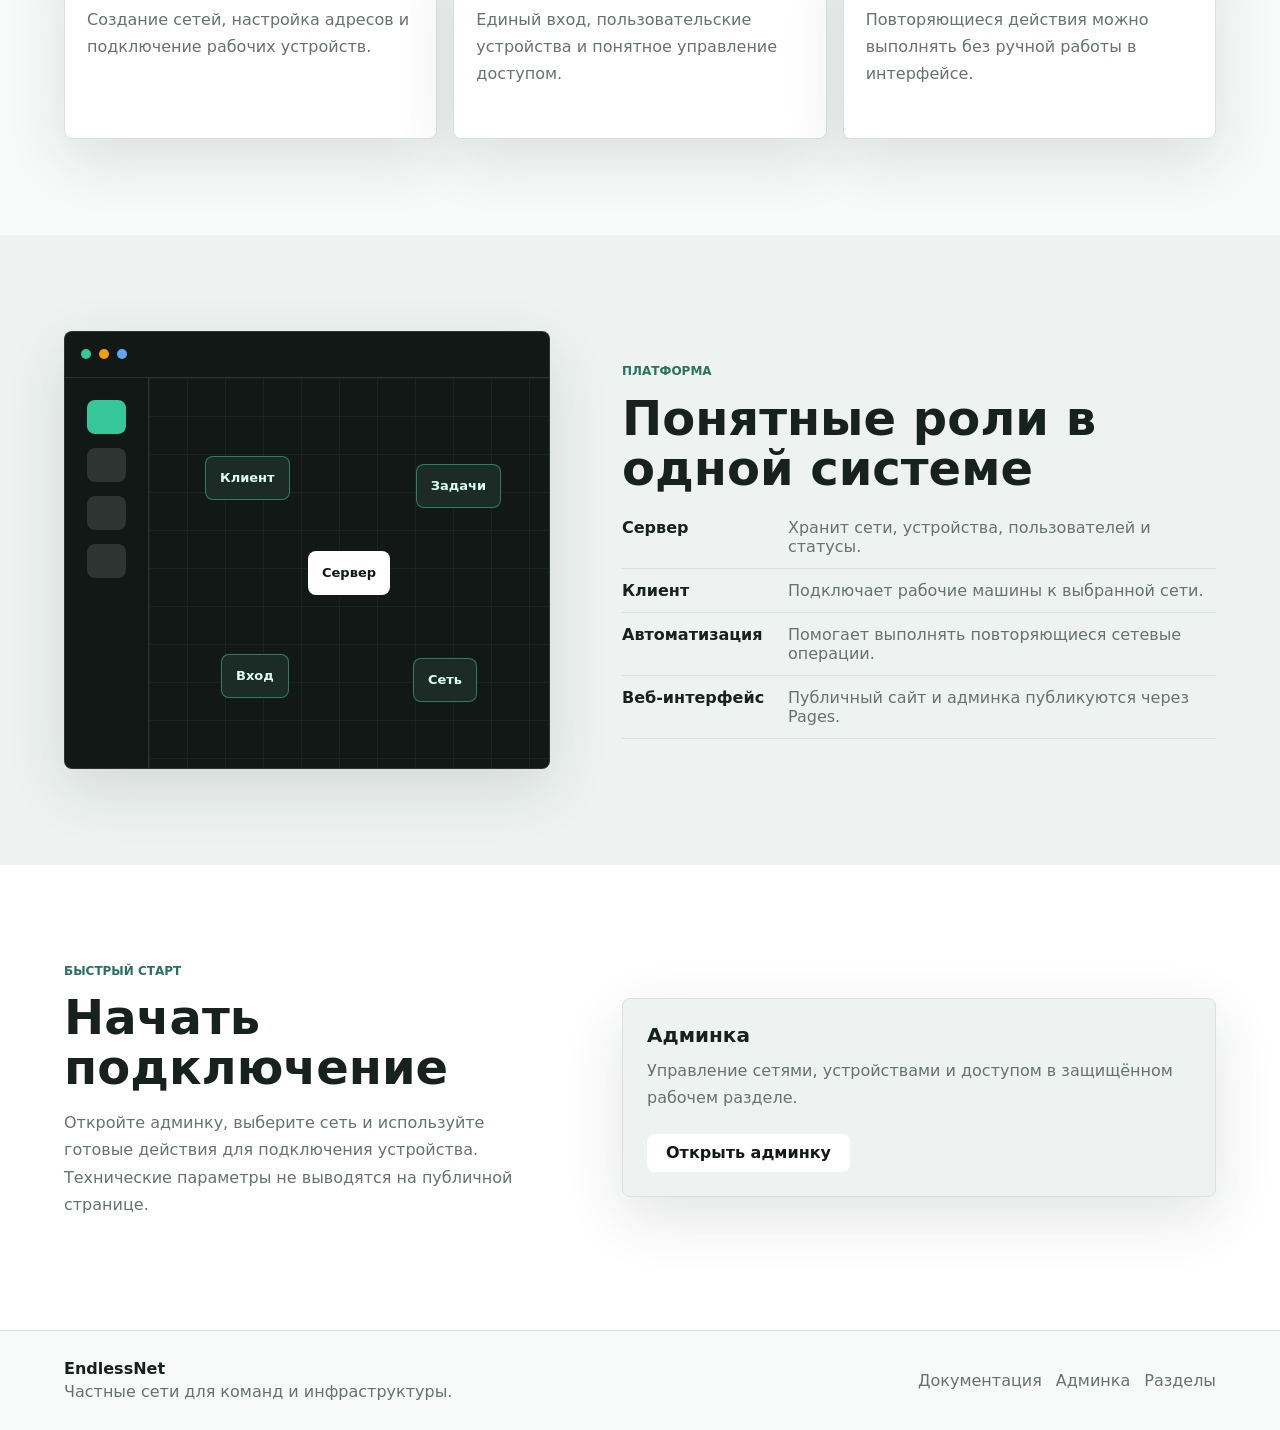
==== commit f018e81f: "Remove internal terminology from Pages UI" ====
--- a/index.html
+++ b/index.html
@@ -6,7 +6,7 @@
     <title>EndlessNet - частные сети для команд и инфраструктуры</title>
     <meta
       name="description"
-      content="EndlessNet - прототип control plane для частных WireGuard-style сетей, админки, CLI и MCP автоматизации."
+      content="EndlessNet помогает командам управлять частными сетями, устройствами и доступом через понятную веб-консоль."
     />
     <link rel="icon" href="favicon.svg" type="image/svg+xml" />
     <link rel="icon" href="favicon.ico" sizes="any" />
@@ -41,11 +41,11 @@
         <canvas id="networkCanvas" class="hero-canvas" aria-hidden="true"></canvas>
         <div class="hero-shade"></div>
         <div class="hero-content">
-          <p class="eyebrow">Маркетинговый сайт</p>
+          <p class="eyebrow">Частные сети</p>
           <h1>EndlessNet</h1>
           <p class="hero-copy">
-            Частная сетка для команд, узлов и автоматизации: Go control plane, WireGuard-style
-            конфиги, OIDC вход через российский центр авторизации и MCP-интерфейс для операторов.
+            Управляйте сетями, подключайте устройства и выдавайте доступ к внутренним ресурсам
+            из одной веб-консоли.
           </p>
           <div class="hero-actions" aria-label="Основные действия">
             <a class="button primary" href="admin/" data-admin-link>Открыть админку</a>
@@ -57,23 +57,23 @@
       <section class="signal-band" id="product">
         <div class="section-inner split-layout">
           <div>
-            <p class="eyebrow">Не только console UI</p>
-            <h2>Два фронтенда с разными задачами</h2>
+            <p class="eyebrow">Разделы продукта</p>
+            <h2>Публичная часть и рабочая админка</h2>
             <p>
-              Публичный сайт объясняет продукт, сценарии внедрения и быстрый старт. Админка
-              остается рабочим интерфейсом для сетей, узлов, токенов и команд установки.
+              Публичный сайт показывает возможности продукта. Админка остается рабочим
+              интерфейсом для сетей, устройств и доступа.
             </p>
           </div>
           <div class="frontend-grid" aria-label="Разделение фронтендов">
             <article class="frontend-card">
               <span>01</span>
               <h3>Публичный сайт</h3>
-              <p>Лендинг, продуктовые блоки, документация и команды установки для GitHub Pages.</p>
+              <p>Описание продукта, сценарии внедрения и справочные материалы.</p>
             </article>
             <article class="frontend-card">
               <span>02</span>
               <h3>Админка</h3>
-              <p>Статическая консоль на GitHub Pages, которая работает с control-plane API.</p>
+              <p>Рабочий кабинет для сетей, устройств, статусов и подключения.</p>
             </article>
           </div>
         </div>
@@ -88,15 +88,15 @@
           <div class="scenario-grid">
             <article class="scenario">
               <h3>Частные сети для команд</h3>
-              <p>Создание сетей, назначение CIDR, DNS и регистрация рабочих машин через CLI.</p>
+              <p>Создание сетей, настройка адресов и подключение рабочих устройств.</p>
             </article>
             <article class="scenario">
               <h3>Доступ к инфраструктуре</h3>
-              <p>OIDC-сессии, пользовательские узлы и конфиги WireGuard без ручной раздачи ключей.</p>
+              <p>Единый вход, пользовательские устройства и понятное управление доступом.</p>
             </article>
             <article class="scenario">
-              <h3>Автоматизация через MCP</h3>
-              <p>Операции со списками сетей и узлов доступны агентам через stdio MCP server.</p>
+              <h3>Автоматизация операций</h3>
+              <p>Повторяющиеся действия можно выполнять без ручной работы в интерфейсе.</p>
             </article>
           </div>
         </div>
@@ -118,22 +118,22 @@
                 <span></span>
               </div>
               <div class="preview-map">
-                <div class="hub">Control Plane</div>
-                <div class="node node-a">CLI</div>
-                <div class="node node-b">MCP</div>
-                <div class="node node-c">OIDC</div>
-                <div class="node node-d">WG</div>
+                <div class="hub">Сервер</div>
+                <div class="node node-a">Клиент</div>
+                <div class="node node-b">Задачи</div>
+                <div class="node node-c">Вход</div>
+                <div class="node node-d">Сеть</div>
               </div>
             </div>
           </div>
           <div class="platform-copy">
             <p class="eyebrow">Платформа</p>
-            <h2>Минимальный стек, понятная ответственность</h2>
+            <h2>Понятные роли в одной системе</h2>
             <ul class="feature-list">
-              <li><strong>Go server</strong><span>API, сессии и OIDC callback без встроенной статики.</span></li>
-              <li><strong>CLI client</strong><span>Логин, регистрация узла и запись WireGuard-конфига.</span></li>
-              <li><strong>MCP server</strong><span>Автоматизация сетевых операций через stdio tools.</span></li>
-              <li><strong>Static frontend</strong><span>Лендинг, документация и админка публикуются через Pages.</span></li>
+              <li><strong>Сервер</strong><span>Хранит сети, устройства, пользователей и статусы.</span></li>
+              <li><strong>Клиент</strong><span>Подключает рабочие машины к выбранной сети.</span></li>
+              <li><strong>Автоматизация</strong><span>Помогает выполнять повторяющиеся сетевые операции.</span></li>
+              <li><strong>Веб-интерфейс</strong><span>Публичный сайт и админка публикуются через Pages.</span></li>
             </ul>
           </div>
         </div>
@@ -143,18 +143,16 @@
         <div class="section-inner docs-layout">
           <div>
             <p class="eyebrow">Быстрый старт</p>
-            <h2>Установить клиент</h2>
+            <h2>Начать подключение</h2>
             <p>
-              Команда ниже подключает UNNG APT-репозиторий, ставит `endlessnet-client`
-              и настраивает клиент для текущего backend API. `install.sh` оставлен как fallback.
+              Откройте админку, выберите сеть и используйте готовые действия для подключения
+              устройства. Технические параметры не выводятся на публичной странице.
             </p>
           </div>
-          <div class="command-panel">
-            <div class="command-header">
-              <span>APT + client setup</span>
-              <button class="copy-button" type="button" data-copy-target="installCommand">Копировать</button>
-            </div>
-            <pre id="installCommand" data-install-command></pre>
+          <div class="quickstart-card">
+            <h3>Админка</h3>
+            <p>Управление сетями, устройствами и доступом в защищённом рабочем разделе.</p>
+            <a class="button primary" href="admin/" data-admin-link>Открыть админку</a>
           </div>
         </div>
       </section>
@@ -163,12 +161,12 @@
     <footer class="site-footer">
       <div>
         <strong>EndlessNet</strong>
-        <span>Control-plane prototype for private networks.</span>
+        <span>Частные сети для команд и инфраструктуры.</span>
       </div>
       <nav aria-label="Ссылки в подвале">
         <a href="docs/">Документация</a>
         <a href="admin/" data-admin-link>Админка</a>
-        <a href="#product">Фронтенды</a>
+        <a href="#product">Разделы</a>
       </nav>
     </footer>
   </body>
--- a/site.css
+++ b/site.css
@@ -438,6 +438,23 @@
   background: #ffffff;
 }
 
+.quickstart-card {
+  border: 1px solid var(--line);
+  border-radius: 8px;
+  background: #eef3f1;
+  padding: 24px;
+  box-shadow: var(--shadow);
+}
+
+.quickstart-card h3 {
+  margin: 0 0 10px;
+}
+
+.quickstart-card p {
+  margin-bottom: 22px;
+  color: var(--muted);
+}
+
 .command-panel {
   border-radius: 8px;
   background: #111815;
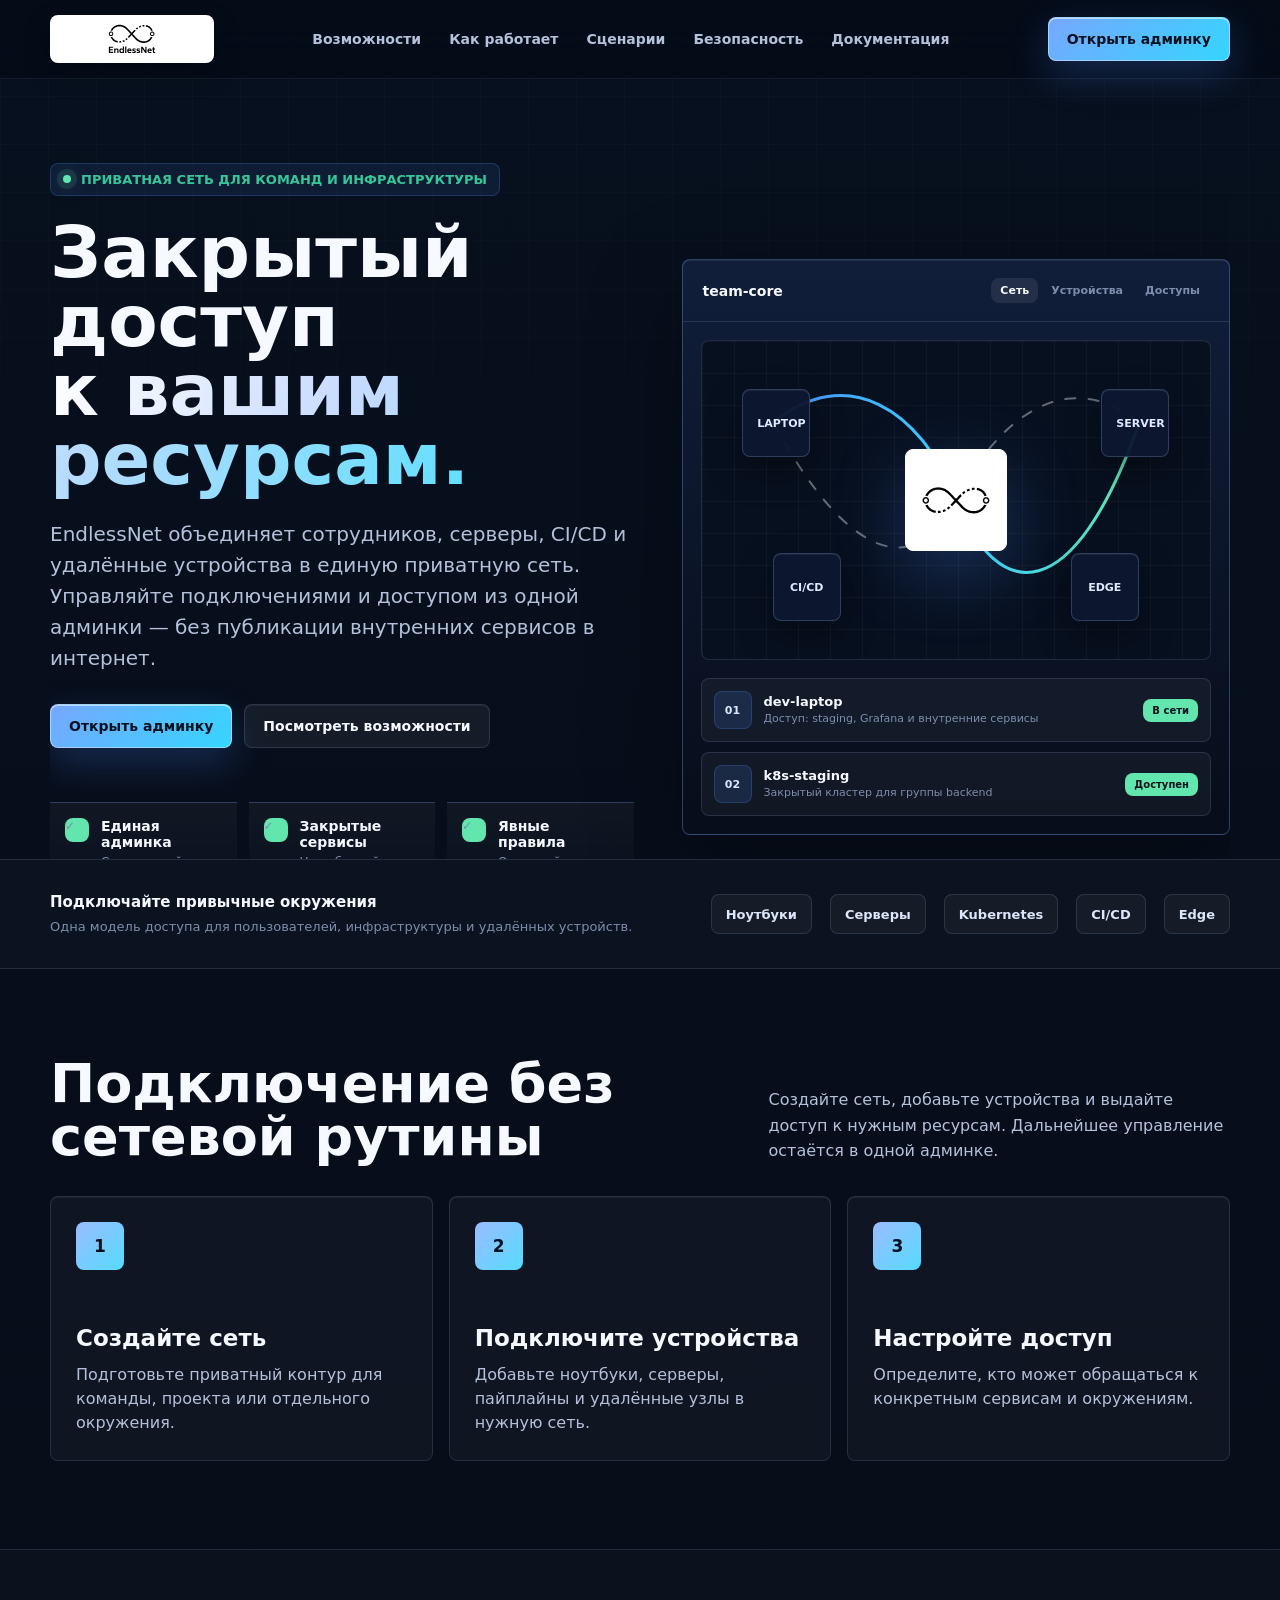
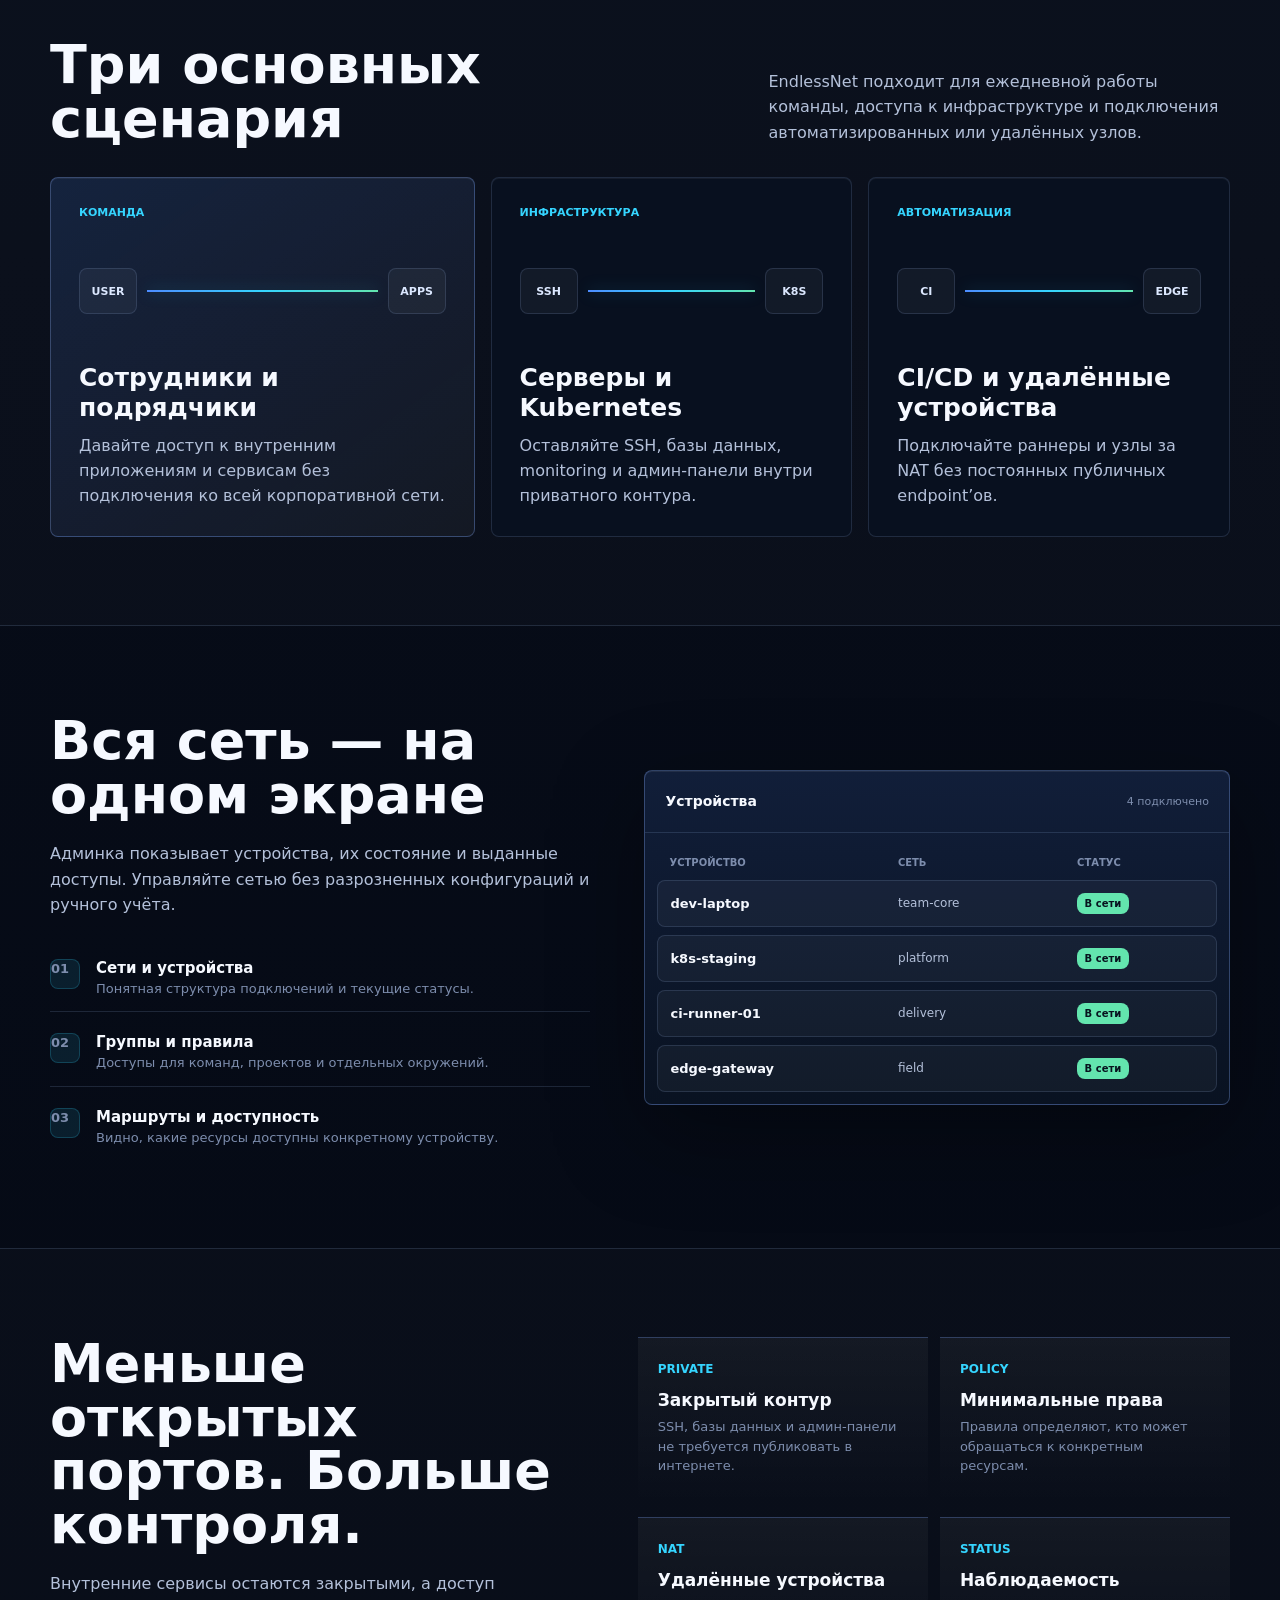
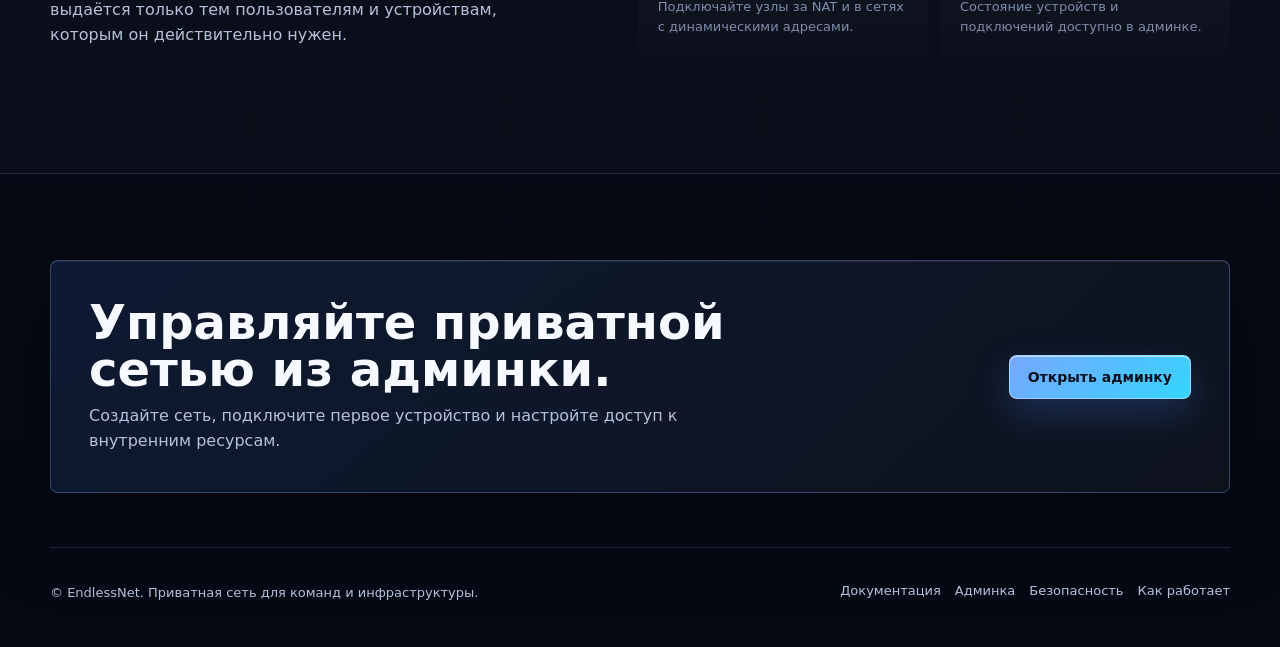
==== commit 7cb22437: "Deploy redesigned EndlessNet homepage" ====
--- a/index.html
+++ b/index.html
@@ -1,173 +1,377 @@
 <!doctype html>
 <html lang="ru">
-  <head>
-    <meta charset="utf-8" />
-    <meta name="viewport" content="width=device-width, initial-scale=1" />
-    <title>EndlessNet - частные сети для команд и инфраструктуры</title>
-    <meta
-      name="description"
-      content="EndlessNet помогает командам управлять частными сетями, устройствами и доступом через понятную веб-консоль."
-    />
-    <link rel="icon" href="favicon.svg" type="image/svg+xml" />
-    <link rel="icon" href="favicon.ico" sizes="any" />
-    <link rel="apple-touch-icon" href="apple-touch-icon.png" />
-    <link rel="manifest" href="site.webmanifest" />
-    <link rel="stylesheet" href="site.css" />
-    <script src="config.js"></script>
-    <script src="site.js" defer></script>
-  </head>
-  <body data-page="home">
-    <header class="site-header">
-      <a class="brand" href="./" aria-label="EndlessNet">
-        <span class="brand-mark"><img src="brand-mark.svg" alt="" /></span>
-        <span>EndlessNet</span>
-      </a>
-      <button class="nav-toggle" type="button" aria-expanded="false" aria-controls="siteNav">
-        <span></span>
-        <span></span>
-        <span></span>
-      </button>
-      <nav class="site-nav" id="siteNav" aria-label="Основная навигация">
-        <a href="#product">Продукт</a>
-        <a href="#scenarios">Сценарии</a>
-        <a href="#platform">Платформа</a>
-        <a href="docs/">Документация</a>
-        <a class="nav-action" href="admin/" data-admin-link>Админка</a>
-      </nav>
-    </header>
-
-    <main>
-      <section class="hero" aria-label="Маркетинговый сайт EndlessNet">
-        <canvas id="networkCanvas" class="hero-canvas" aria-hidden="true"></canvas>
-        <div class="hero-shade"></div>
-        <div class="hero-content">
-          <p class="eyebrow">Частные сети</p>
-          <h1>EndlessNet</h1>
-          <p class="hero-copy">
-            Управляйте сетями, подключайте устройства и выдавайте доступ к внутренним ресурсам
-            из одной веб-консоли.
-          </p>
-          <div class="hero-actions" aria-label="Основные действия">
-            <a class="button primary" href="admin/" data-admin-link>Открыть админку</a>
-            <a class="button secondary" href="docs/">Читать документацию</a>
-          </div>
-        </div>
-      </section>
-
-      <section class="signal-band" id="product">
-        <div class="section-inner split-layout">
-          <div>
-            <p class="eyebrow">Разделы продукта</p>
-            <h2>Публичная часть и рабочая админка</h2>
-            <p>
-              Публичный сайт показывает возможности продукта. Админка остается рабочим
-              интерфейсом для сетей, устройств и доступа.
-            </p>
-          </div>
-          <div class="frontend-grid" aria-label="Разделение фронтендов">
-            <article class="frontend-card">
-              <span>01</span>
-              <h3>Публичный сайт</h3>
-              <p>Описание продукта, сценарии внедрения и справочные материалы.</p>
-            </article>
-            <article class="frontend-card">
-              <span>02</span>
-              <h3>Админка</h3>
-              <p>Рабочий кабинет для сетей, устройств, статусов и подключения.</p>
-            </article>
-          </div>
-        </div>
-      </section>
-
-      <section class="section" id="scenarios">
-        <div class="section-inner">
-          <div class="section-heading">
-            <p class="eyebrow">Сценарии</p>
-            <h2>Где EndlessNet полезен</h2>
-          </div>
-          <div class="scenario-grid">
-            <article class="scenario">
-              <h3>Частные сети для команд</h3>
-              <p>Создание сетей, настройка адресов и подключение рабочих устройств.</p>
-            </article>
-            <article class="scenario">
-              <h3>Доступ к инфраструктуре</h3>
-              <p>Единый вход, пользовательские устройства и понятное управление доступом.</p>
-            </article>
-            <article class="scenario">
-              <h3>Автоматизация операций</h3>
-              <p>Повторяющиеся действия можно выполнять без ручной работы в интерфейсе.</p>
-            </article>
-          </div>
-        </div>
-      </section>
-
-      <section class="section alt" id="platform">
-        <div class="section-inner platform-layout">
-          <div class="product-preview" aria-label="Схема платформы EndlessNet">
-            <div class="preview-topbar">
-              <span></span>
-              <span></span>
-              <span></span>
-            </div>
-            <div class="preview-body">
-              <div class="preview-sidebar">
-                <span class="active"></span>
-                <span></span>
-                <span></span>
-                <span></span>
-              </div>
-              <div class="preview-map">
-                <div class="hub">Сервер</div>
-                <div class="node node-a">Клиент</div>
-                <div class="node node-b">Задачи</div>
-                <div class="node node-c">Вход</div>
-                <div class="node node-d">Сеть</div>
-              </div>
-            </div>
-          </div>
-          <div class="platform-copy">
-            <p class="eyebrow">Платформа</p>
-            <h2>Понятные роли в одной системе</h2>
-            <ul class="feature-list">
-              <li><strong>Сервер</strong><span>Хранит сети, устройства, пользователей и статусы.</span></li>
-              <li><strong>Клиент</strong><span>Подключает рабочие машины к выбранной сети.</span></li>
-              <li><strong>Автоматизация</strong><span>Помогает выполнять повторяющиеся сетевые операции.</span></li>
-              <li><strong>Веб-интерфейс</strong><span>Публичный сайт и админка публикуются через Pages.</span></li>
-            </ul>
-          </div>
-        </div>
-      </section>
-
-      <section class="section docs-callout" id="quickstart">
-        <div class="section-inner docs-layout">
-          <div>
-            <p class="eyebrow">Быстрый старт</p>
-            <h2>Начать подключение</h2>
-            <p>
-              Откройте админку, выберите сеть и используйте готовые действия для подключения
-              устройства. Технические параметры не выводятся на публичной странице.
-            </p>
-          </div>
-          <div class="quickstart-card">
-            <h3>Админка</h3>
-            <p>Управление сетями, устройствами и доступом в защищённом рабочем разделе.</p>
-            <a class="button primary" href="admin/" data-admin-link>Открыть админку</a>
-          </div>
-        </div>
-      </section>
-    </main>
-
-    <footer class="site-footer">
-      <div>
-        <strong>EndlessNet</strong>
-        <span>Частные сети для команд и инфраструктуры.</span>
-      </div>
-      <nav aria-label="Ссылки в подвале">
+<head>
+  <meta charset="utf-8" />
+  <meta name="viewport" content="width=device-width, initial-scale=1" />
+  <title>EndlessNet — приватная сеть для команды и инфраструктуры</title>
+  <meta name="description" content="EndlessNet объединяет сотрудников, серверы, CI/CD и удалённые устройства в приватную сеть с управлением доступом из одной админки." />
+  <link rel="icon" href="favicon.svg" type="image/svg+xml" />
+  <link rel="icon" href="favicon.ico" sizes="any" />
+  <link rel="apple-touch-icon" href="apple-touch-icon.png" />
+  <link rel="manifest" href="site.webmanifest" />
+  <link rel="stylesheet" href="site.css" />
+  <link rel="stylesheet" href="home.css" />
+  <script src="config.js"></script>
+  <script src="site.js" defer></script>
+</head>
+<body data-page="home">
+  <header class="site-header">
+    <div class="container">
+      <div class="header-inner">
+        <a class="brand" href="./" aria-label="EndlessNet — главная">
+          <span class="logo-shell">
+            <img class="logo-img" src="brand-logo.svg" alt="EndlessNet" onerror="this.classList.add('is-error')" />
+            <span class="logo-fallback" aria-hidden="true">EndlessNet</span>
+          </span>
+        </a>
+
+        <nav class="desktop-nav" aria-label="Основная навигация">
+          <a href="#capabilities">Возможности</a>
+          <a href="#how">Как работает</a>
+          <a href="#cases">Сценарии</a>
+          <a href="#security">Безопасность</a>
+          <a href="docs/">Документация</a>
+        </nav>
+
+        <div class="header-actions">
+          <a class="button primary" href="admin/" data-admin-link>Открыть админку</a>
+          <button class="menu-button" type="button" aria-label="Открыть меню" aria-expanded="false" aria-controls="mobile-navigation">
+            <span></span>
+          </button>
+        </div>
+      </div>
+
+      <nav class="mobile-nav" id="mobile-navigation" aria-label="Мобильная навигация">
+        <a href="#capabilities">Возможности</a>
+        <a href="#how">Как работает</a>
+        <a href="#cases">Сценарии</a>
+        <a href="#security">Безопасность</a>
         <a href="docs/">Документация</a>
         <a href="admin/" data-admin-link>Админка</a>
-        <a href="#product">Разделы</a>
       </nav>
-    </footer>
+    </div>
+  </header>
+
+  <main>
+    <section class="container hero">
+      <div class="hero-copy">
+        <div class="eyebrow">Приватная сеть для команд и инфраструктуры</div>
+        <h1>Закрытый доступ <span class="title-accent">к вашим ресурсам.</span></h1>
+        <p class="lead">
+          EndlessNet объединяет сотрудников, серверы, CI/CD и удалённые устройства в единую приватную сеть.
+          Управляйте подключениями и доступом из одной админки — без публикации внутренних сервисов в интернет.
+        </p>
+
+        <div class="hero-actions">
+          <a class="button primary" href="admin/" data-admin-link>Открыть админку</a>
+          <a class="button" href="#capabilities">Посмотреть возможности</a>
+        </div>
+      </div>
+
+      <aside class="product-preview" aria-label="Предварительный вид админки EndlessNet">
+        <div class="preview-head">
+          <div class="preview-title">team-core</div>
+          <div class="preview-tabs" aria-hidden="true">
+            <span class="active">Сеть</span>
+            <span>Устройства</span>
+            <span>Доступы</span>
+          </div>
+        </div>
+
+        <div class="network-map">
+          <svg viewBox="0 0 500 320" preserveAspectRatio="none" aria-hidden="true">
+            <defs>
+              <linearGradient id="route-gradient" x1="0" x2="1">
+                <stop offset="0%" stop-color="#4d8cff" />
+                <stop offset="50%" stop-color="#35d5ff" />
+                <stop offset="100%" stop-color="#63e5ae" />
+              </linearGradient>
+            </defs>
+            <path d="M70 82 C142 22 215 68 250 160 C291 265 365 271 430 82"
+                  fill="none" stroke="url(#route-gradient)" stroke-width="3" stroke-linecap="round" />
+            <path d="M70 82 C143 220 210 242 250 160 C294 72 362 26 430 82"
+                  fill="none" stroke="rgba(255,255,255,.38)" stroke-width="2"
+                  stroke-linecap="round" stroke-dasharray="10 13" />
+          </svg>
+
+          <div class="node node-a">LAPTOP</div>
+          <div class="node node-b">SERVER</div>
+          <div class="node node-c">CI/CD</div>
+          <div class="node node-d">EDGE</div>
+          <div class="node center">
+            <img class="center-logo" src="brand-mark.svg" alt="" onerror="this.classList.add('is-error')" />
+            <span class="center-fallback" aria-hidden="true">EndlessNet</span>
+          </div>
+        </div>
+
+        <div class="device-list">
+          <div class="device-row">
+            <div class="device-icon">01</div>
+            <div>
+              <strong>dev-laptop</strong>
+              <small>Доступ: staging, Grafana и внутренние сервисы</small>
+            </div>
+            <span class="status">В сети</span>
+          </div>
+
+          <div class="device-row">
+            <div class="device-icon">02</div>
+            <div>
+              <strong>k8s-staging</strong>
+              <small>Закрытый кластер для группы backend</small>
+            </div>
+            <span class="status">Доступен</span>
+          </div>
+        </div>
+      </aside>
+
+      <div class="hero-proof" aria-label="Ключевые преимущества">
+        <div class="proof-item">
+          <span class="proof-icon">✓</span>
+          <div>
+            <strong>Единая админка</strong>
+            <span>Сети, устройства и доступы на одном экране.</span>
+          </div>
+        </div>
+        <div class="proof-item">
+          <span class="proof-icon">✓</span>
+          <div>
+            <strong>Закрытые сервисы</strong>
+            <span>Не публикуйте внутренние ресурсы в интернет.</span>
+          </div>
+        </div>
+        <div class="proof-item">
+          <span class="proof-icon">✓</span>
+          <div>
+            <strong>Явные правила</strong>
+            <span>Открывайте только необходимые ресурсы.</span>
+          </div>
+        </div>
+      </div>
+    </section>
+
+    <section class="resource-strip" id="capabilities" aria-label="Типы подключаемых ресурсов">
+      <div class="container resource-inner">
+        <div class="resource-copy">
+          <strong>Подключайте привычные окружения</strong>
+          <span>Одна модель доступа для пользователей, инфраструктуры и удалённых устройств.</span>
+        </div>
+        <span class="resource-chip">Ноутбуки</span>
+        <span class="resource-chip">Серверы</span>
+        <span class="resource-chip">Kubernetes</span>
+        <span class="resource-chip">CI/CD</span>
+        <span class="resource-chip">Edge</span>
+      </div>
+    </section>
+
+    <section class="container section" id="how">
+      <div class="section-head">
+        <h2>Подключение без сетевой рутины</h2>
+        <p class="section-intro">
+          Создайте сеть, добавьте устройства и выдайте доступ к нужным ресурсам.
+          Дальнейшее управление остаётся в одной админке.
+        </p>
+      </div>
+
+      <div class="steps">
+        <article class="step">
+          <div class="step-number">1</div>
+          <h3>Создайте сеть</h3>
+          <p>Подготовьте приватный контур для команды, проекта или отдельного окружения.</p>
+        </article>
+
+        <article class="step">
+          <div class="step-number">2</div>
+          <h3>Подключите устройства</h3>
+          <p>Добавьте ноутбуки, серверы, пайплайны и удалённые узлы в нужную сеть.</p>
+        </article>
+
+        <article class="step">
+          <div class="step-number">3</div>
+          <h3>Настройте доступ</h3>
+          <p>Определите, кто может обращаться к конкретным сервисам и окружениям.</p>
+        </article>
+      </div>
+    </section>
+
+    <section class="use-cases" id="cases">
+      <div class="container section">
+        <div class="section-head">
+          <h2>Три основных сценария</h2>
+          <p class="section-intro">
+            EndlessNet подходит для ежедневной работы команды, доступа к инфраструктуре
+            и подключения автоматизированных или удалённых узлов.
+          </p>
+        </div>
+
+        <div class="case-grid">
+          <article class="case primary-case">
+            <span class="case-label">Команда</span>
+            <div class="case-visual" aria-hidden="true">
+              <span class="mini-node">USER</span>
+              <span class="mini-route"></span>
+              <span class="mini-node">APPS</span>
+            </div>
+            <div>
+              <h3>Сотрудники и подрядчики</h3>
+              <p>Давайте доступ к внутренним приложениям и сервисам без подключения ко всей корпоративной сети.</p>
+            </div>
+          </article>
+
+          <article class="case">
+            <span class="case-label">Инфраструктура</span>
+            <div class="case-visual" aria-hidden="true">
+              <span class="mini-node">SSH</span>
+              <span class="mini-route"></span>
+              <span class="mini-node">K8S</span>
+            </div>
+            <div>
+              <h3>Серверы и Kubernetes</h3>
+              <p>Оставляйте SSH, базы данных, monitoring и админ‑панели внутри приватного контура.</p>
+            </div>
+          </article>
+
+          <article class="case">
+            <span class="case-label">Автоматизация</span>
+            <div class="case-visual" aria-hidden="true">
+              <span class="mini-node">CI</span>
+              <span class="mini-route"></span>
+              <span class="mini-node">EDGE</span>
+            </div>
+            <div>
+              <h3>CI/CD и удалённые устройства</h3>
+              <p>Подключайте раннеры и узлы за NAT без постоянных публичных endpoint’ов.</p>
+            </div>
+          </article>
+        </div>
+      </div>
+    </section>
+
+    <section class="container section admin-section">
+      <div class="admin-copy">
+        <h2>Вся сеть — на одном экране</h2>
+        <p class="section-intro">
+          Админка показывает устройства, их состояние и выданные доступы.
+          Управляйте сетью без разрозненных конфигураций и ручного учёта.
+        </p>
+
+        <div class="feature-list">
+          <div class="feature">
+            <span class="feature-icon">01</span>
+            <div>
+              <strong>Сети и устройства</strong>
+              <span>Понятная структура подключений и текущие статусы.</span>
+            </div>
+          </div>
+          <div class="feature">
+            <span class="feature-icon">02</span>
+            <div>
+              <strong>Группы и правила</strong>
+              <span>Доступы для команд, проектов и отдельных окружений.</span>
+            </div>
+          </div>
+          <div class="feature">
+            <span class="feature-icon">03</span>
+            <div>
+              <strong>Маршруты и доступность</strong>
+              <span>Видно, какие ресурсы доступны конкретному устройству.</span>
+            </div>
+          </div>
+        </div>
+      </div>
+
+      <div class="admin-panel" aria-label="Пример списка устройств в админке">
+        <div class="admin-panel-head">
+          <span class="admin-panel-title">Устройства</span>
+          <span class="admin-panel-meta">4 подключено</span>
+        </div>
+
+        <div class="admin-table">
+          <div class="table-head">
+            <span>Устройство</span>
+            <span>Сеть</span>
+            <span>Статус</span>
+          </div>
+
+          <div class="table-row">
+            <strong>dev-laptop</strong>
+            <span>team-core</span>
+            <span class="state">В сети</span>
+          </div>
+          <div class="table-row">
+            <strong>k8s-staging</strong>
+            <span>platform</span>
+            <span class="state">В сети</span>
+          </div>
+          <div class="table-row">
+            <strong>ci-runner-01</strong>
+            <span>delivery</span>
+            <span class="state">В сети</span>
+          </div>
+          <div class="table-row">
+            <strong>edge-gateway</strong>
+            <span>field</span>
+            <span class="state">В сети</span>
+          </div>
+        </div>
+      </div>
+    </section>
+
+    <section class="security-band" id="security">
+      <div class="container section security-grid">
+        <div class="security-copy">
+          <h2>Меньше открытых портов. Больше контроля.</h2>
+          <p class="section-intro">
+            Внутренние сервисы остаются закрытыми, а доступ выдаётся только тем пользователям
+            и устройствам, которым он действительно нужен.
+          </p>
+        </div>
+
+        <div class="security-items">
+          <article class="security-item">
+            <span class="security-mark">PRIVATE</span>
+            <strong>Закрытый контур</strong>
+            <p>SSH, базы данных и админ‑панели не требуется публиковать в интернете.</p>
+          </article>
+          <article class="security-item">
+            <span class="security-mark">POLICY</span>
+            <strong>Минимальные права</strong>
+            <p>Правила определяют, кто может обращаться к конкретным ресурсам.</p>
+          </article>
+          <article class="security-item">
+            <span class="security-mark">NAT</span>
+            <strong>Удалённые устройства</strong>
+            <p>Подключайте узлы за NAT и в сетях с динамическими адресами.</p>
+          </article>
+          <article class="security-item">
+            <span class="security-mark">STATUS</span>
+            <strong>Наблюдаемость</strong>
+            <p>Состояние устройств и подключений доступно в админке.</p>
+          </article>
+        </div>
+      </div>
+    </section>
+
+    <section class="container cta">
+      <div class="cta-card">
+        <div>
+          <h2>Управляйте приватной сетью из админки.</h2>
+          <p>Создайте сеть, подключите первое устройство и настройте доступ к внутренним ресурсам.</p>
+        </div>
+        <a class="button primary" href="admin/" data-admin-link>Открыть админку</a>
+      </div>
+    </section>
+  </main>
+
+  <footer class="container site-footer">
+    <span>© EndlessNet. Приватная сеть для команд и инфраструктуры.</span>
+    <nav class="footer-links" aria-label="Ссылки в подвале">
+      <a href="docs/">Документация</a>
+      <a href="admin/" data-admin-link>Админка</a>
+      <a href="#security">Безопасность</a>
+      <a href="#how">Как работает</a>
+    </nav>
+  </footer>
+
   </body>
 </html>
--- a/home.css
+++ b/home.css
@@ -0,0 +1,1086 @@
+:root {
+      --bg: #07101e;
+      --bg-deep: #040914;
+      --surface: #0d1830;
+      --surface-2: #111f3b;
+      --surface-soft: rgba(255, 255, 255, .055);
+      --line: rgba(158, 184, 235, .16);
+      --line-strong: rgba(132, 169, 244, .32);
+      --text: #f6f9ff;
+      --muted: #b4c1da;
+      --muted-2: #7d8dad;
+      --blue: #4d8cff;
+      --cyan: #35d5ff;
+      --green: #63e5ae;
+      --violet: #8c6fff;
+      --shadow: 0 28px 90px rgba(0, 0, 0, .34);
+      --radius-xl: 8px;
+      --radius-lg: 8px;
+      --radius-md: 8px;
+      --font: Inter, ui-sans-serif, system-ui, -apple-system, BlinkMacSystemFont, "Segoe UI", sans-serif;
+    }
+
+    * { box-sizing: border-box; }
+
+    html {
+      scroll-behavior: smooth;
+      scroll-padding-top: 96px;
+    }
+
+    body {
+      margin: 0;
+      min-width: 320px;
+      color: var(--text);
+      font-family: var(--font);
+      background:
+        linear-gradient(180deg, var(--bg) 0%, #070c18 48%, var(--bg-deep) 100%);
+      overflow-x: hidden;
+    }
+
+    body::before {
+      content: "";
+      position: fixed;
+      inset: 0;
+      z-index: -1;
+      pointer-events: none;
+      background:
+        linear-gradient(rgba(255,255,255,.025) 1px, transparent 1px),
+        linear-gradient(90deg, rgba(255,255,255,.025) 1px, transparent 1px);
+      background-size: 48px 48px;
+      mask-image: linear-gradient(180deg, #000 0%, transparent 72%);
+    }
+
+    a { color: inherit; text-decoration: none; }
+    button { font: inherit; }
+
+    .container {
+      width: min(1180px, calc(100% - 40px));
+      margin-inline: auto;
+    }
+
+    .site-header {
+      display: block;
+      min-height: 0;
+      padding: 0;
+      position: sticky;
+      top: 0;
+      z-index: 50;
+      background: rgba(5, 11, 23, .74);
+      border-bottom: 1px solid rgba(158, 184, 235, .10);
+      backdrop-filter: blur(20px);
+    }
+
+    .header-inner {
+      min-height: 78px;
+      display: flex;
+      align-items: center;
+      justify-content: space-between;
+      gap: 20px;
+    }
+
+    .brand {
+      display: inline-flex;
+      align-items: center;
+      min-width: 164px;
+    }
+
+    .logo-shell {
+      width: 164px;
+      height: 48px;
+      display: flex;
+      align-items: center;
+      justify-content: center;
+      padding: 7px 12px;
+      background: #fff;
+      border: 1px solid rgba(255,255,255,.9);
+      border-radius: 8px;
+      box-shadow: 0 10px 28px rgba(0,0,0,.20);
+      overflow: hidden;
+    }
+
+    .logo-img {
+      width: 100%;
+      height: 100%;
+      display: block;
+      object-fit: contain;
+    }
+
+    .logo-img.is-error { display: none; }
+
+    .logo-fallback {
+      display: none;
+      color: #07101e;
+      font-weight: 850;
+      font-size: 21px;
+      letter-spacing: 0;
+    }
+
+    .logo-img.is-error + .logo-fallback { display: block; }
+
+    .desktop-nav {
+      display: flex;
+      align-items: center;
+      gap: 4px;
+    }
+
+    .desktop-nav a,
+    .mobile-nav a {
+      color: var(--muted);
+      font-size: 14px;
+      font-weight: 680;
+      border-radius: 8px;
+      transition: color .18s ease, background .18s ease;
+    }
+
+    .desktop-nav a { padding: 10px 12px; }
+
+    .desktop-nav a:hover,
+    .mobile-nav a:hover {
+      color: var(--text);
+      background: rgba(255,255,255,.06);
+    }
+
+    .button {
+      min-height: 44px;
+      display: inline-flex;
+      align-items: center;
+      justify-content: center;
+      gap: 9px;
+      padding: 0 18px;
+      border: 1px solid var(--line);
+      border-radius: 8px;
+      background: rgba(255,255,255,.06);
+      color: var(--text);
+      font-size: 14px;
+      font-weight: 780;
+      white-space: nowrap;
+      box-shadow: inset 0 1px 0 rgba(255,255,255,.06);
+      transition: transform .18s ease, background .18s ease, border-color .18s ease;
+    }
+
+    .button:hover {
+      transform: translateY(-1px);
+      background: rgba(255,255,255,.09);
+      border-color: var(--line-strong);
+    }
+
+    .button.primary {
+      color: #05111f;
+      background: linear-gradient(135deg, #77a7ff 0%, var(--cyan) 100%);
+      border-color: rgba(255,255,255,.40);
+      box-shadow: 0 14px 38px rgba(77,140,255,.24), inset 0 1px 0 rgba(255,255,255,.54);
+    }
+
+    .header-actions {
+      display: flex;
+      align-items: center;
+      gap: 10px;
+    }
+
+    .menu-button {
+      width: 44px;
+      height: 44px;
+      display: none;
+      place-items: center;
+      padding: 0;
+      border: 1px solid var(--line);
+      border-radius: 8px;
+      background: rgba(255,255,255,.06);
+      color: var(--text);
+      cursor: pointer;
+    }
+
+    .menu-button span,
+    .menu-button::before,
+    .menu-button::after {
+      width: 18px;
+      height: 2px;
+      display: block;
+      border-radius: 8px;
+      background: currentColor;
+      content: "";
+      transition: transform .2s ease, opacity .2s ease;
+    }
+
+    .menu-button span { margin: 4px 0; }
+
+    .menu-button[aria-expanded="true"] span { opacity: 0; }
+    .menu-button[aria-expanded="true"]::before { transform: translateY(6px) rotate(45deg); }
+    .menu-button[aria-expanded="true"]::after { transform: translateY(-6px) rotate(-45deg); }
+
+    .mobile-nav {
+      display: none;
+      padding: 0 0 14px;
+    }
+
+    .mobile-nav.is-open {
+      display: grid;
+      grid-template-columns: repeat(2, minmax(0, 1fr));
+      gap: 6px;
+    }
+
+    .mobile-nav a {
+      padding: 12px;
+      border: 1px solid var(--line);
+      background: rgba(255,255,255,.035);
+    }
+
+    .hero {
+      display: grid;
+      grid-template-columns: minmax(0, 1fr) minmax(430px, .94fr);
+      grid-template-areas:
+        "copy preview"
+        "proof preview";
+      column-gap: 48px;
+      row-gap: 26px;
+      align-items: center;
+      padding: 82px 0 92px;
+    }
+
+    .hero-copy { grid-area: copy; }
+    .product-preview { grid-area: preview; }
+    .hero-proof { grid-area: proof; }
+
+    .eyebrow {
+      display: inline-flex;
+      align-items: center;
+      gap: 10px;
+      margin-bottom: 22px;
+      padding: 8px 12px;
+      color: #d7e5ff;
+      font-size: 13px;
+      font-weight: 760;
+      border: 1px solid rgba(77,140,255,.25);
+      border-radius: 8px;
+      background: rgba(77,140,255,.10);
+    }
+
+    .eyebrow::before {
+      content: "";
+      width: 8px;
+      height: 8px;
+      border-radius: 50%;
+      background: var(--green);
+      box-shadow: 0 0 0 6px rgba(99,229,174,.11), 0 0 18px rgba(99,229,174,.56);
+    }
+
+    h1 {
+      max-width: 720px;
+      margin: 0;
+      color: var(--text);
+      font-size: 72px;
+      line-height: .96;
+      letter-spacing: 0;
+      text-wrap: balance;
+      word-break: normal;
+      hyphens: none;
+    }
+
+    .title-accent {
+      color: transparent;
+      background: linear-gradient(105deg, #fff 0%, #c9dbff 38%, #63dfff 100%);
+      -webkit-background-clip: text;
+      background-clip: text;
+    }
+
+    .lead {
+      max-width: 670px;
+      margin: 25px 0 0;
+      color: var(--muted);
+      font-size: 20px;
+      line-height: 1.55;
+    }
+
+    .hero-actions {
+      display: flex;
+      flex-wrap: wrap;
+      gap: 12px;
+      margin-top: 30px;
+    }
+
+    .hero-proof {
+      display: grid;
+      grid-template-columns: repeat(3, minmax(0, 1fr));
+      gap: 12px;
+    }
+
+    .proof-item {
+      min-height: 88px;
+      display: grid;
+      grid-template-columns: 26px 1fr;
+      align-content: start;
+      gap: 10px;
+      padding: 15px;
+      border-top: 1px solid var(--line-strong);
+      background: linear-gradient(180deg, rgba(255,255,255,.045), transparent);
+    }
+
+    .proof-icon {
+      width: 24px;
+      height: 24px;
+      display: grid;
+      place-items: center;
+      border-radius: 8px;
+      color: #081422;
+      background: var(--green);
+      font-size: 13px;
+      font-weight: 900;
+    }
+
+    .proof-item strong {
+      display: block;
+      margin-bottom: 4px;
+      color: var(--text);
+      font-size: 14px;
+    }
+
+    .proof-item span {
+      display: block;
+      color: var(--muted-2);
+      font-size: 12px;
+      line-height: 1.35;
+    }
+
+    .product-preview {
+      position: relative;
+      border: 1px solid var(--line-strong);
+      border-radius: var(--radius-xl);
+      background:
+        linear-gradient(180deg, rgba(17,31,59,.97), rgba(7,13,26,.98));
+      box-shadow: var(--shadow), inset 0 1px 0 rgba(255,255,255,.07);
+      overflow: hidden;
+    }
+
+    .preview-head {
+      min-height: 62px;
+      display: flex;
+      align-items: center;
+      justify-content: space-between;
+      gap: 16px;
+      padding: 0 20px;
+      border-bottom: 1px solid var(--line);
+    }
+
+    .preview-title {
+      color: var(--text);
+      font-size: 14px;
+      font-weight: 780;
+    }
+
+    .preview-tabs {
+      display: flex;
+      gap: 4px;
+    }
+
+    .preview-tabs span {
+      padding: 6px 9px;
+      border-radius: 8px;
+      color: var(--muted-2);
+      font-size: 11px;
+      font-weight: 720;
+    }
+
+    .preview-tabs .active {
+      color: var(--text);
+      background: rgba(255,255,255,.08);
+    }
+
+    .network-map {
+      position: relative;
+      height: 320px;
+      margin: 18px;
+      overflow: hidden;
+      border: 1px solid var(--line);
+      border-radius: 8px;
+      background:
+        linear-gradient(rgba(255,255,255,.035) 1px, transparent 1px),
+        linear-gradient(90deg, rgba(255,255,255,.035) 1px, transparent 1px),
+        #07101f;
+      background-size: 32px 32px, 32px 32px, auto, auto;
+    }
+
+    .network-map svg {
+      position: absolute;
+      inset: 0;
+      width: 100%;
+      height: 100%;
+    }
+
+    .node {
+      position: absolute;
+      width: 68px;
+      height: 68px;
+      display: grid;
+      place-items: center;
+      color: #dfe9ff;
+      font-size: 11px;
+      font-weight: 850;
+      border: 1px solid rgba(157,184,239,.24);
+      border-radius: 8px;
+      background: rgba(13,24,48,.96);
+      box-shadow: 0 14px 34px rgba(0,0,0,.34), inset 0 1px 0 rgba(255,255,255,.06);
+    }
+
+    .node.center {
+      width: 102px;
+      height: 102px;
+      left: 50%;
+      top: 50%;
+      transform: translate(-50%, -50%);
+      border-radius: 8px;
+      color: #07101e;
+      background: #fff;
+      border-color: #fff;
+      box-shadow: 0 22px 70px rgba(77,140,255,.28);
+    }
+
+    .node-a { left: 8%; top: 15%; }
+    .node-b { right: 8%; top: 15%; }
+    .node-c { left: 14%; bottom: 12%; }
+    .node-d { right: 14%; bottom: 12%; }
+
+    .center-logo {
+      max-width: 72px;
+      max-height: 54px;
+      object-fit: contain;
+    }
+
+    .center-logo.is-error { display: none; }
+
+    .center-fallback {
+      display: none;
+      color: #07101e;
+      font-size: 18px;
+      font-weight: 900;
+      letter-spacing: 0;
+    }
+
+    .center-logo.is-error + .center-fallback { display: block; }
+
+    .device-list {
+      display: grid;
+      gap: 10px;
+      padding: 0 18px 18px;
+    }
+
+    .device-row {
+      display: grid;
+      grid-template-columns: 38px 1fr auto;
+      align-items: center;
+      gap: 12px;
+      padding: 12px;
+      border: 1px solid var(--line);
+      border-radius: 8px;
+      background: rgba(255,255,255,.045);
+    }
+
+    .device-icon {
+      width: 38px;
+      height: 38px;
+      display: grid;
+      place-items: center;
+      border-radius: 8px;
+      color: #dbe8ff;
+      background: rgba(77,140,255,.14);
+      border: 1px solid rgba(77,140,255,.22);
+      font-size: 11px;
+      font-weight: 850;
+    }
+
+    .device-row strong {
+      display: block;
+      margin-bottom: 3px;
+      color: var(--text);
+      font-size: 13px;
+    }
+
+    .device-row small {
+      display: block;
+      color: var(--muted-2);
+      font-size: 11px;
+      line-height: 1.35;
+    }
+
+    .status {
+      padding: 6px 9px;
+      color: #06131e;
+      background: var(--green);
+      border-radius: 8px;
+      font-size: 10px;
+      font-weight: 850;
+    }
+
+    .resource-strip {
+      border-block: 1px solid var(--line);
+      background: rgba(255,255,255,.025);
+    }
+
+    .resource-inner {
+      min-height: 108px;
+      display: grid;
+      grid-template-columns: 1.25fr repeat(5, auto);
+      align-items: center;
+      gap: 18px;
+    }
+
+    .resource-copy strong {
+      display: block;
+      margin-bottom: 5px;
+      color: var(--text);
+      font-size: 15px;
+    }
+
+    .resource-copy span {
+      color: var(--muted-2);
+      font-size: 13px;
+    }
+
+    .resource-chip {
+      min-height: 40px;
+      display: inline-flex;
+      align-items: center;
+      justify-content: center;
+      padding: 0 14px;
+      color: #dce7fb;
+      border: 1px solid var(--line);
+      border-radius: 8px;
+      background: rgba(255,255,255,.04);
+      font-size: 13px;
+      font-weight: 720;
+      white-space: nowrap;
+    }
+
+    .section { padding: 88px 0; }
+
+    .section-head {
+      display: grid;
+      grid-template-columns: minmax(0, .95fr) minmax(300px, .65fr);
+      align-items: end;
+      gap: 44px;
+      margin-bottom: 32px;
+    }
+
+    .section h2 {
+      margin: 0;
+      color: var(--text);
+      font-size: 54px;
+      line-height: .99;
+      letter-spacing: 0;
+      text-wrap: balance;
+    }
+
+    .section-intro {
+      margin: 0;
+      color: var(--muted);
+      font-size: 16px;
+      line-height: 1.6;
+    }
+
+    .steps {
+      display: grid;
+      grid-template-columns: repeat(3, minmax(0, 1fr));
+      gap: 16px;
+    }
+
+    .step {
+      min-height: 250px;
+      padding: 25px;
+      border: 1px solid var(--line);
+      border-radius: var(--radius-lg);
+      background:
+        rgba(255,255,255,.035);
+      box-shadow: inset 0 1px 0 rgba(255,255,255,.055);
+    }
+
+    .step-number {
+      width: 48px;
+      height: 48px;
+      display: grid;
+      place-items: center;
+      margin-bottom: 55px;
+      color: #07101e;
+      border-radius: 8px;
+      background: linear-gradient(135deg, #9bbcff, #55dbff);
+      font-size: 17px;
+      font-weight: 900;
+    }
+
+    .step h3 {
+      margin: 0 0 10px;
+      color: var(--text);
+      font-size: 23px;
+      letter-spacing: 0;
+    }
+
+    .step p {
+      margin: 0;
+      color: var(--muted);
+      line-height: 1.52;
+    }
+
+    .use-cases {
+      position: relative;
+      overflow: hidden;
+      border-block: 1px solid var(--line);
+      background:
+        rgba(255,255,255,.018);
+    }
+
+    .case-grid {
+      display: grid;
+      grid-template-columns: 1.08fr .92fr .92fr;
+      gap: 16px;
+    }
+
+    .case {
+      min-height: 360px;
+      display: flex;
+      flex-direction: column;
+      justify-content: space-between;
+      padding: 28px;
+      border: 1px solid var(--line);
+      border-radius: var(--radius-xl);
+      background: rgba(9,17,34,.72);
+      box-shadow: inset 0 1px 0 rgba(255,255,255,.055);
+    }
+
+    .case.primary-case {
+      background:
+        linear-gradient(145deg, rgba(77,140,255,.15), rgba(255,255,255,.04));
+      border-color: var(--line-strong);
+    }
+
+    .case-label {
+      color: var(--cyan);
+      font-size: 11px;
+      font-weight: 850;
+      letter-spacing: 0;
+      text-transform: uppercase;
+    }
+
+    .case-visual {
+      height: 110px;
+      display: flex;
+      align-items: center;
+      gap: 10px;
+    }
+
+    .mini-node {
+      min-width: 58px;
+      height: 46px;
+      display: grid;
+      place-items: center;
+      padding: 0 11px;
+      color: #dce8ff;
+      border: 1px solid var(--line);
+      border-radius: 8px;
+      background: rgba(255,255,255,.045);
+      font-size: 11px;
+      font-weight: 820;
+    }
+
+    .mini-route {
+      flex: 1;
+      height: 2px;
+      background: linear-gradient(90deg, var(--blue), var(--cyan), var(--green));
+      box-shadow: 0 0 15px rgba(53,213,255,.34);
+    }
+
+    .case h3 {
+      margin: 0 0 11px;
+      color: var(--text);
+      font-size: 25px;
+      letter-spacing: 0;
+    }
+
+    .case p {
+      margin: 0;
+      color: var(--muted);
+      line-height: 1.54;
+    }
+
+    .admin-section {
+      display: grid;
+      grid-template-columns: minmax(0, .96fr) minmax(430px, 1.04fr);
+      gap: 54px;
+      align-items: center;
+    }
+
+    .admin-copy h2 { margin-bottom: 20px; }
+
+    .feature-list {
+      display: grid;
+      gap: 8px;
+      margin-top: 28px;
+    }
+
+    .feature {
+      display: grid;
+      grid-template-columns: 34px 1fr;
+      gap: 12px;
+      padding: 13px 0;
+      border-bottom: 1px solid var(--line);
+    }
+
+    .feature:last-child { border-bottom: 0; }
+
+    .feature-icon {
+      width: 30px;
+      height: 30px;
+      display: grid;
+      place-items: center;
+      border-radius: 8px;
+      color: var(--cyan);
+      background: rgba(53,213,255,.10);
+      border: 1px solid rgba(53,213,255,.20);
+      font-size: 12px;
+      font-weight: 850;
+    }
+
+    .feature strong {
+      display: block;
+      margin-bottom: 3px;
+      color: var(--text);
+      font-size: 15px;
+    }
+
+    .feature span {
+      display: block;
+      color: var(--muted-2);
+      font-size: 13px;
+      line-height: 1.42;
+    }
+
+    .admin-panel {
+      border: 1px solid var(--line-strong);
+      border-radius: var(--radius-xl);
+      background: linear-gradient(180deg, #111e39, #091221);
+      box-shadow: var(--shadow), inset 0 1px 0 rgba(255,255,255,.07);
+      overflow: hidden;
+    }
+
+    .admin-panel-head {
+      min-height: 62px;
+      display: flex;
+      align-items: center;
+      justify-content: space-between;
+      padding: 0 20px;
+      border-bottom: 1px solid var(--line);
+    }
+
+    .admin-panel-title {
+      font-size: 14px;
+      font-weight: 780;
+    }
+
+    .admin-panel-meta {
+      color: var(--muted-2);
+      font-size: 11px;
+    }
+
+    .admin-table {
+      padding: 12px;
+    }
+
+    .table-head,
+    .table-row {
+      display: grid;
+      grid-template-columns: 1.1fr .85fr .65fr;
+      gap: 12px;
+      align-items: center;
+      padding: 12px;
+    }
+
+    .table-head {
+      color: var(--muted-2);
+      font-size: 10px;
+      font-weight: 800;
+      letter-spacing: 0;
+      text-transform: uppercase;
+    }
+
+    .table-row {
+      margin-bottom: 8px;
+      border: 1px solid var(--line);
+      border-radius: 8px;
+      background: rgba(255,255,255,.04);
+      color: var(--muted);
+      font-size: 12px;
+    }
+
+    .table-row:last-child { margin-bottom: 0; }
+
+    .table-row strong {
+      display: block;
+      color: var(--text);
+      font-size: 13px;
+    }
+
+    .state {
+      justify-self: start;
+      padding: 5px 8px;
+      color: #07131e;
+      border-radius: 8px;
+      background: var(--green);
+      font-size: 10px;
+      font-weight: 850;
+    }
+
+    .security-band {
+      border-block: 1px solid var(--line);
+      background: rgba(255,255,255,.02);
+    }
+
+    .security-grid {
+      display: grid;
+      grid-template-columns: .95fr 1.05fr;
+      gap: 52px;
+      align-items: start;
+    }
+
+    .security-copy .section-intro {
+      max-width: 520px;
+      margin-top: 20px;
+    }
+
+    .security-items {
+      display: grid;
+      grid-template-columns: repeat(2, minmax(0, 1fr));
+      gap: 12px;
+    }
+
+    .security-item {
+      min-height: 168px;
+      padding: 20px;
+      border-top: 1px solid var(--line-strong);
+      background: linear-gradient(180deg, rgba(255,255,255,.045), transparent);
+    }
+
+    .security-item strong {
+      display: block;
+      margin: 13px 0 7px;
+      color: var(--text);
+      font-size: 17px;
+    }
+
+    .security-item p {
+      margin: 0;
+      color: var(--muted-2);
+      font-size: 13px;
+      line-height: 1.48;
+    }
+
+    .security-mark {
+      color: var(--cyan);
+      font-size: 12px;
+      font-weight: 850;
+      letter-spacing: 0;
+    }
+
+    .cta {
+      padding: 86px 0 54px;
+    }
+
+    .cta-card {
+      display: grid;
+      grid-template-columns: 1fr auto;
+      gap: 28px;
+      align-items: center;
+      padding: 38px;
+      border: 1px solid var(--line-strong);
+      border-radius: var(--radius-xl);
+      background: linear-gradient(135deg, rgba(77,140,255,.13), rgba(255,255,255,.04));
+      box-shadow: var(--shadow), inset 0 1px 0 rgba(255,255,255,.07);
+    }
+
+    .cta-card h2 {
+      max-width: 720px;
+      margin: 0 0 11px;
+      color: var(--text);
+      font-size: 48px;
+      line-height: .98;
+      letter-spacing: 0;
+      text-wrap: balance;
+    }
+
+    .cta-card p {
+      max-width: 660px;
+      margin: 0;
+      color: var(--muted);
+      line-height: 1.55;
+    }
+
+    .site-footer {
+      min-height: 100px;
+      display: flex;
+      align-items: center;
+      justify-content: space-between;
+      gap: 30px;
+      padding: 28px 0 42px;
+      color: var(--muted-2);
+      border-top: 1px solid var(--line);
+      font-size: 13px;
+    }
+
+    .footer-links {
+      display: flex;
+      flex-wrap: wrap;
+      gap: 18px;
+    }
+
+    .footer-links a:hover { color: var(--text); }
+
+    @media (max-width: 1040px) {
+      .desktop-nav { display: none; }
+      .menu-button { display: grid; }
+
+      .hero {
+        grid-template-columns: 1fr;
+        grid-template-areas:
+          "copy"
+          "preview"
+          "proof";
+        padding-top: 60px;
+      }
+
+      .product-preview { max-width: 720px; }
+      .resource-inner { grid-template-columns: repeat(3, 1fr); padding: 22px 0; }
+      .resource-copy { grid-column: 1 / -1; }
+      .case-grid { grid-template-columns: 1fr 1fr; }
+      .case:first-child { grid-column: 1 / -1; min-height: 320px; }
+      .admin-section { grid-template-columns: 1fr; }
+      .admin-panel { max-width: 760px; }
+      .security-grid { grid-template-columns: 1fr; }
+    }
+
+    @media (max-width: 720px) {
+      h1 { font-size: 38px; }
+      .lead { font-size: 18px; }
+      .container { width: min(100% - 28px, 1180px); }
+
+      .header-inner { min-height: 70px; gap: 8px; }
+      .brand { min-width: 0; }
+      .logo-shell { width: 122px; height: 40px; padding: 5px 9px; border-radius: 8px; }
+      .logo-fallback { font-size: 17px; }
+      .header-actions { gap: 7px; }
+      .header-actions .button { display: none; }
+      .menu-button { width: 40px; height: 40px; border-radius: 8px; }
+
+      .mobile-nav.is-open { grid-template-columns: 1fr; }
+
+      .hero {
+        row-gap: 22px;
+        padding: 42px 0 58px;
+      }
+
+      .eyebrow {
+        margin-bottom: 18px;
+        font-size: 12px;
+      }
+
+      h1 {
+        max-width: 570px;
+        font-size: 38px;
+        line-height: .97;
+        letter-spacing: 0;
+      }
+
+      .lead {
+        margin-top: 20px;
+        font-size: 17px;
+      }
+
+      .hero-actions {
+        display: grid;
+        grid-template-columns: 1fr;
+        margin-top: 25px;
+      }
+
+      .hero-actions .button { width: 100%; }
+
+      .hero-proof {
+        grid-template-columns: 1fr;
+        gap: 0;
+      }
+
+      .proof-item {
+        min-height: auto;
+        padding: 14px 4px;
+        background: transparent;
+      }
+
+      .preview-head { padding: 0 14px; }
+      .preview-tabs span:not(.active) { display: none; }
+      .network-map { height: 255px; margin: 12px; border-radius: 8px; }
+      .node { width: 54px; height: 54px; border-radius: 8px; }
+      .node.center { width: 82px; height: 82px; border-radius: 8px; }
+      .node-c, .node-d { display: none; }
+      .device-list { padding: 0 12px 12px; }
+      .device-row { grid-template-columns: 34px 1fr; }
+      .device-icon { width: 34px; height: 34px; }
+      .status { grid-column: 2; justify-self: start; }
+
+      .resource-inner {
+        grid-template-columns: repeat(2, minmax(0, 1fr));
+        gap: 10px;
+        padding: 20px 0;
+      }
+
+      .resource-chip { min-height: 38px; padding: 0 10px; font-size: 12px; }
+      .resource-chip:last-child { grid-column: 1 / -1; }
+
+      .section { padding: 64px 0; }
+
+      .section-head {
+        grid-template-columns: 1fr;
+        gap: 16px;
+        margin-bottom: 24px;
+      }
+
+      .section h2 { font-size: 42px; }
+
+      .steps { grid-template-columns: 1fr; }
+      .step { min-height: auto; padding: 21px; }
+      .step-number { margin-bottom: 30px; }
+
+      .case-grid { grid-template-columns: 1fr; }
+      .case:first-child { grid-column: auto; }
+      .case { min-height: 290px; padding: 22px; }
+      .case-visual { height: 90px; }
+
+      .admin-section { gap: 30px; }
+      .table-head { display: none; }
+      .table-row { grid-template-columns: 1fr auto; }
+      .table-row > :nth-child(2) { grid-column: 1; }
+      .state { grid-column: 2; grid-row: 1 / 3; align-self: center; }
+
+      .security-grid { gap: 30px; }
+      .security-items { grid-template-columns: 1fr; }
+      .security-item { min-height: auto; padding-inline: 4px; background: transparent; }
+
+      .cta { padding-top: 64px; }
+      .cta-card {
+        grid-template-columns: 1fr;
+        padding: 26px;
+      }
+
+      .cta-card .button { width: 100%; }
+
+      .site-footer {
+        flex-direction: column;
+        align-items: flex-start;
+        gap: 18px;
+      }
+    }
+
+    @media (max-width: 390px) {
+      h1 { font-size: 34px; }
+      .section h2 { font-size: 36px; }
+      .logo-shell { width: 112px; }
+      .resource-inner { grid-template-columns: 1fr 1fr; }
+    }
+
+    @media (prefers-reduced-motion: reduce) {
+      html { scroll-behavior: auto; }
+      *, *::before, *::after { transition: none !important; }
+    }
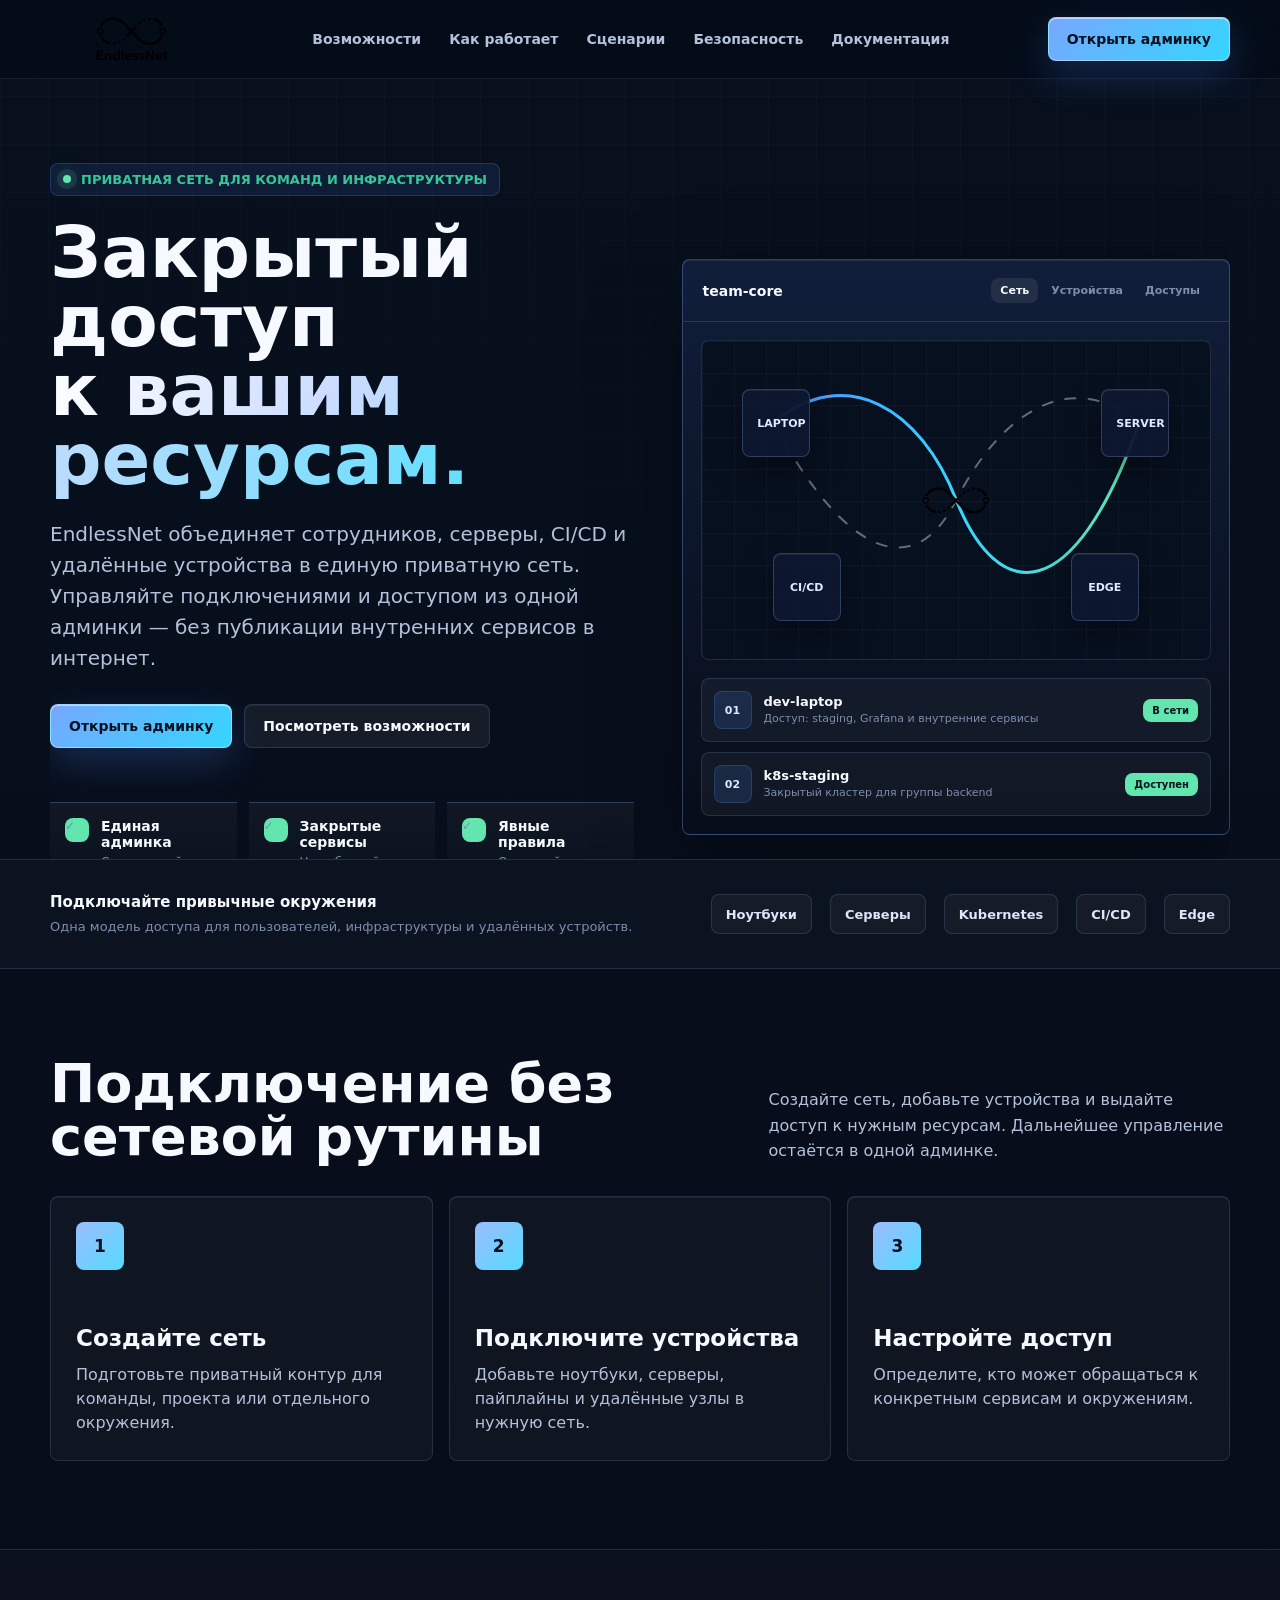
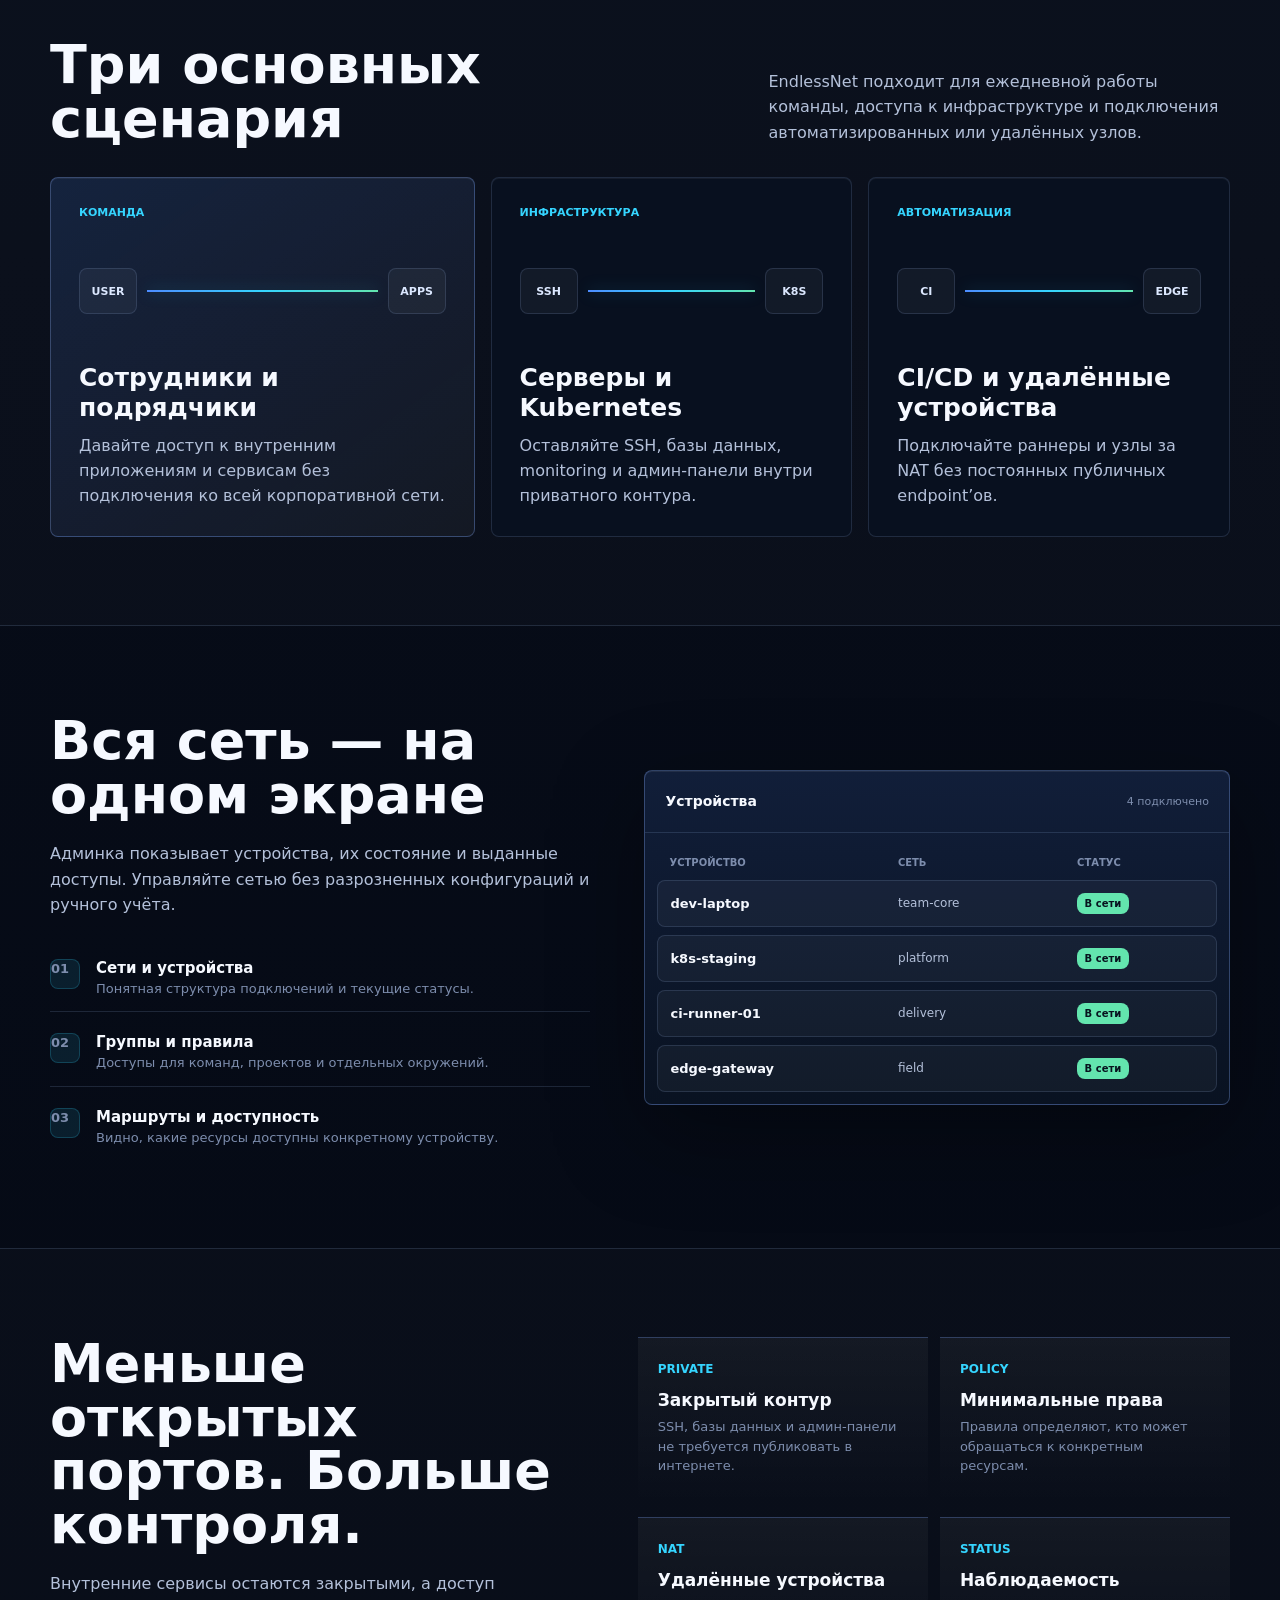
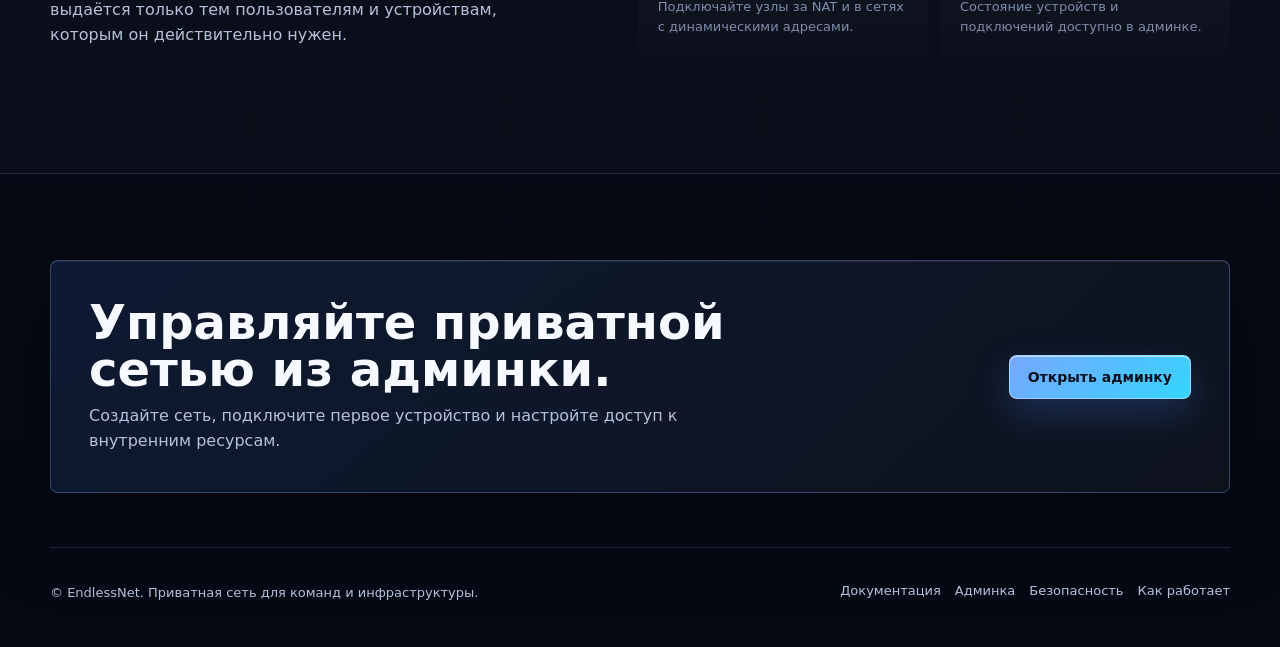
==== commit aa9e43ba: "Deploy updated EndlessNet logo" ====
--- a/index.html
+++ b/index.html
@@ -9,6 +9,9 @@
   <link rel="icon" href="favicon.ico" sizes="any" />
   <link rel="apple-touch-icon" href="apple-touch-icon.png" />
   <link rel="manifest" href="site.webmanifest" />
+  <link rel="mask-icon" href="safari-pinned-tab.svg" color="#128CFF" />
+  <meta name="msapplication-TileColor" content="#07111D" />
+  <meta name="theme-color" content="#07111D" />
   <link rel="stylesheet" href="site.css" />
   <link rel="stylesheet" href="home.css" />
   <script src="config.js"></script>
--- a/home.css
+++ b/home.css
@@ -90,11 +90,11 @@
       display: flex;
       align-items: center;
       justify-content: center;
-      padding: 7px 12px;
-      background: #fff;
-      border: 1px solid rgba(255,255,255,.9);
-      border-radius: 8px;
-      box-shadow: 0 10px 28px rgba(0,0,0,.20);
+      padding: 0;
+      background: transparent;
+      border: 0;
+      border-radius: 0;
+      box-shadow: none;
       overflow: hidden;
     }
 
@@ -427,11 +427,11 @@
       left: 50%;
       top: 50%;
       transform: translate(-50%, -50%);
-      border-radius: 8px;
-      color: #07101e;
-      background: #fff;
-      border-color: #fff;
-      box-shadow: 0 22px 70px rgba(77,140,255,.28);
+      border-radius: 0;
+      color: var(--text);
+      background: transparent;
+      border-color: transparent;
+      box-shadow: none;
     }
 
     .node-a { left: 8%; top: 15%; }
@@ -449,7 +449,7 @@
 
     .center-fallback {
       display: none;
-      color: #07101e;
+      color: var(--text);
       font-size: 18px;
       font-weight: 900;
       letter-spacing: 0;
@@ -960,7 +960,7 @@
 
       .header-inner { min-height: 70px; gap: 8px; }
       .brand { min-width: 0; }
-      .logo-shell { width: 122px; height: 40px; padding: 5px 9px; border-radius: 8px; }
+      .logo-shell { width: 122px; height: 40px; padding: 0; border-radius: 0; }
       .logo-fallback { font-size: 17px; }
       .header-actions { gap: 7px; }
       .header-actions .button { display: none; }
@@ -1013,7 +1013,7 @@
       .preview-tabs span:not(.active) { display: none; }
       .network-map { height: 255px; margin: 12px; border-radius: 8px; }
       .node { width: 54px; height: 54px; border-radius: 8px; }
-      .node.center { width: 82px; height: 82px; border-radius: 8px; }
+      .node.center { width: 82px; height: 82px; border-radius: 0; }
       .node-c, .node-d { display: none; }
       .device-list { padding: 0 12px 12px; }
       .device-row { grid-template-columns: 34px 1fr; }
